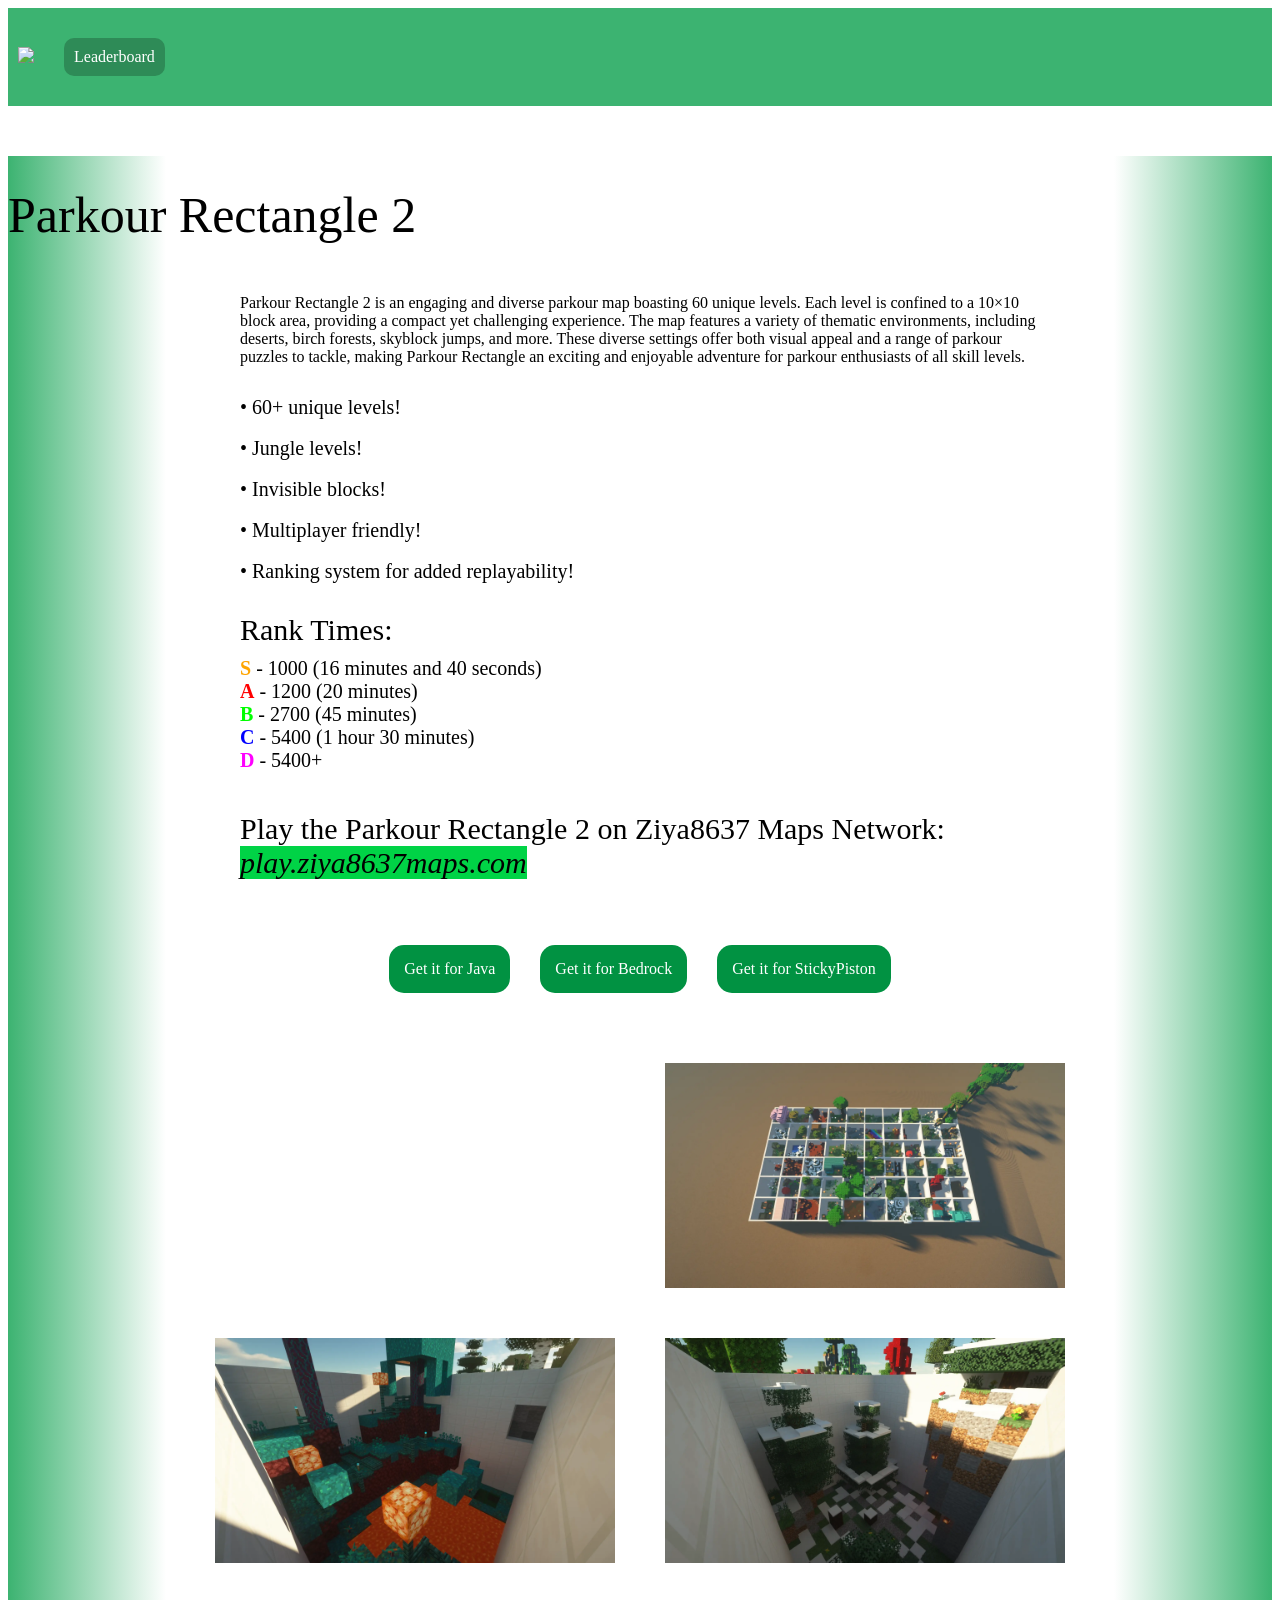
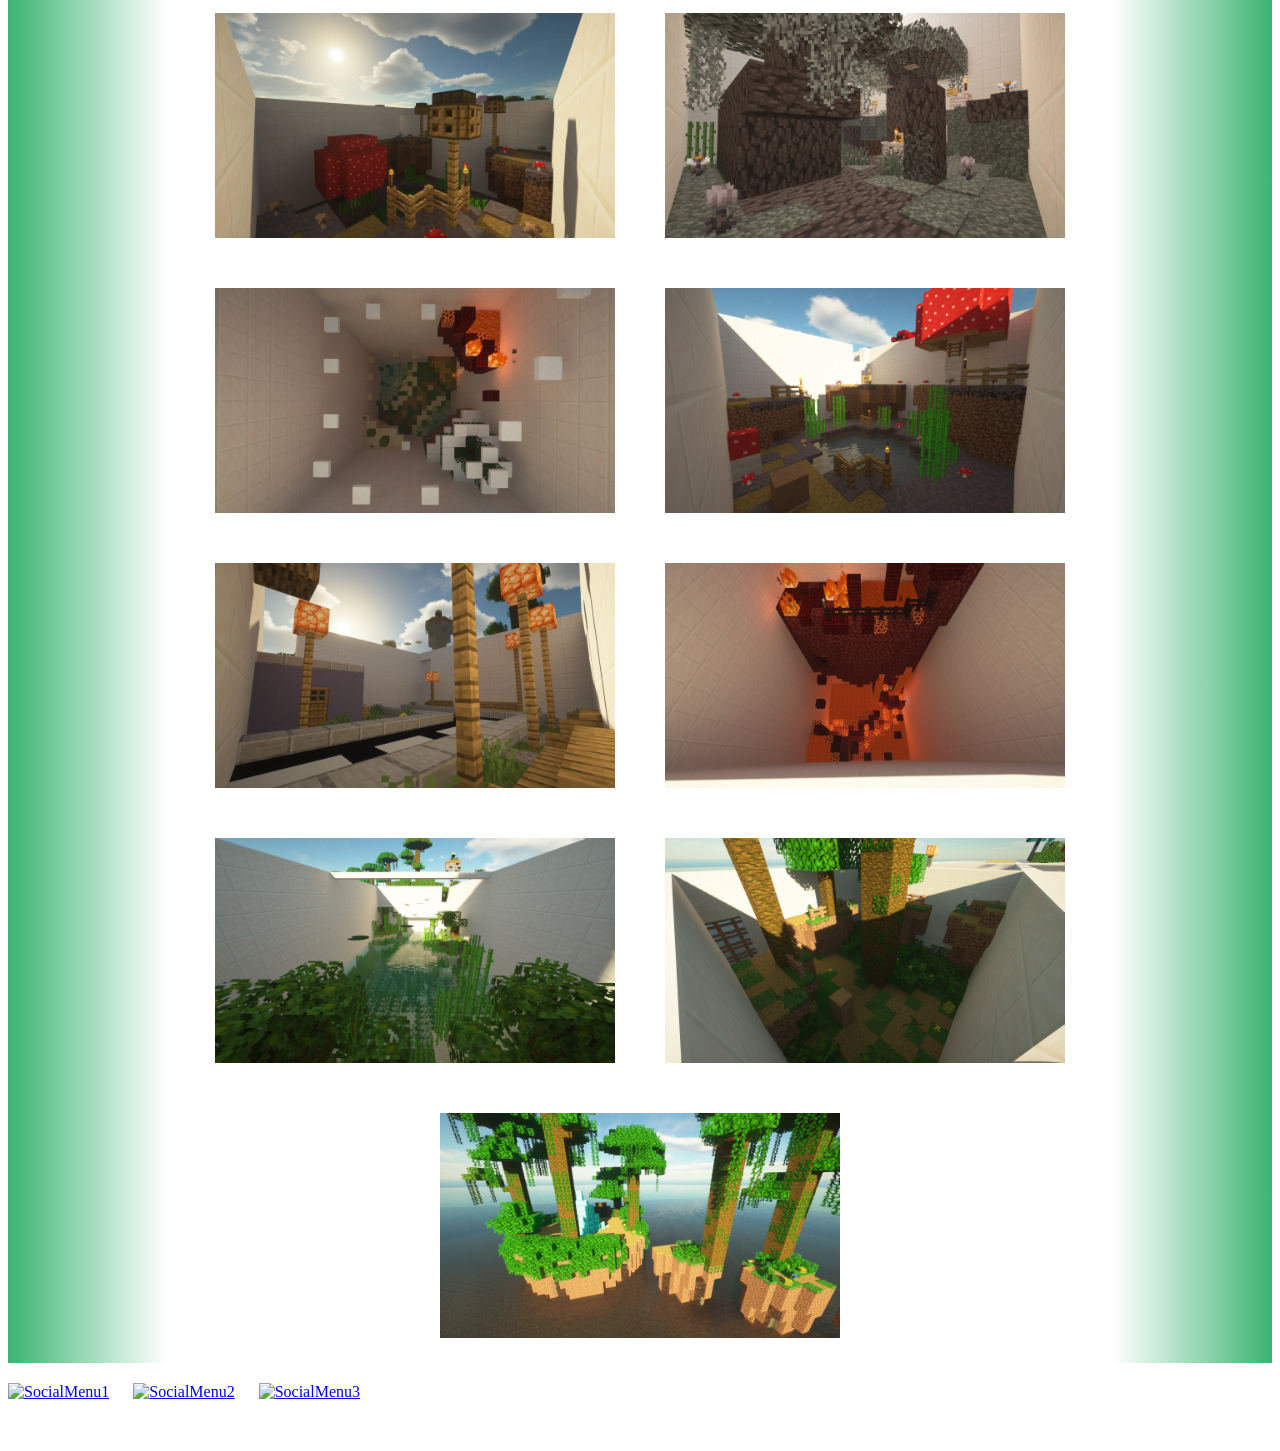
==== maps/parkour-rectangle-2/index.html @ d84f1abd "Update index.html" ====
<!DOCTYPE html>
<html>
    <head>
        <meta http-equiv="Content-Type" content="text/html" charset="UTF-8">
        <title>Parkour Rectangle 2 - Ziya8637 Maps</title>
        <link rel="apple-touch-icon" sizes="57x57" href="/media/apple-icon-57x57.png">
        <link rel="apple-touch-icon" sizes="60x60" href="/media/apple-icon-60x60.png">
        <link rel="apple-touch-icon" sizes="72x72" href="/media/apple-icon-72x72.png">
        <link rel="apple-touch-icon" sizes="76x76" href="/media/apple-icon-76x76.png">
        <link rel="apple-touch-icon" sizes="114x114" href="/media/apple-icon-114x114.png">
        <link rel="apple-touch-icon" sizes="120x120" href="/media/apple-icon-120x120.png">
        <link rel="apple-touch-icon" sizes="144x144" href="/media/apple-icon-144x144.png">
        <link rel="apple-touch-icon" sizes="152x152" href="/media/apple-icon-152x152.png">
        <link rel="apple-touch-icon" sizes="180x180" href="/media/apple-icon-180x180.png">
        <link rel="icon" type="image/png" sizes="192x192"  href="/media/android-icon-192x192.png">
        <link rel="icon" type="image/png" sizes="32x32" href="/media/favicon-32x32.png">
        <link rel="icon" type="image/png" sizes="96x96" href="/media/favicon-96x96.png">
        <link rel="icon" type="image/png" sizes="16x16" href="/media/favicon-16x16.png">
        <link rel="manifest" href="/media/manifest.json">
        <meta name="msapplication-TileColor" content="#ffffff">
        <meta name="msapplication-TileImage" content="/media/ms-icon-144x144.png">
        <meta name="theme-color" content="#ffffff">
        <link href="/maps/parkour-rectangle/style.css" type="text/css" rel="stylesheet">
        <link href="/navbar.css" type="text/css" rel="stylesheet">
        <link href="/background.css" type="text/css" rel="stylesheet">
        <meta name="keywords" content="parkour, rectangle, parkour rectangle, parkour rectangle minecraft, minecraft, minecraft maps, maps, ziya8637, ziya8637 maps, parkour, parkour maps, minecraft parkour maps, parkour spiral, hielke maps, spiral parkour, spiral, hielke, rectangle parkour, parkour rectangle map, 60 levels, parkour paradise, paradise parkour, paradise, levels, 60, minecraft parkour, parkour rectangle bedrock, rectangle parkour bedrock, parkour bedrock, bedrock, parkour rectangle 2, parkour rectangle 2 map, parkour rectangle 2 minecraft, parkour rectangle 2 bedrock">
        <meta name="description" content="Parkour Rectangle 2 is an engaging and diverse parkour map boasting 60 unique levels. Each level occupies an area of 15 by 15 blocks, which ensures patience. There are 60 different levels on the map. including jungle, village and more.">
    </head>
    <body>
        <header>
        <a href="/"><img src="/media/icon.png" id="ziya8637logo" style="height: 80px;"></a>
        <div class="header_buttons">
        <a style="font-family: Impact, fantasy" href="https://www.speedrun.com/mcm_ziya8637_maps" class="leaderboard">Leaderboard</a>
    </div>
    </header>
    <div class="content">
                                                                                                                                                                                                                                                                                                            <p class="title">Parkour Rectangle 2</p>
                                                                                                                                                                                                                                                                                                            <p class="description">Parkour Rectangle 2 is an engaging and diverse parkour map boasting 60 unique levels. 
                                                                                                                                                                                                                                                                                                               Each level is confined to a 10×10 block area, providing a compact yet challenging experience. 
                                                                                                                                                                                                                                                                                                               The map features a variety of thematic environments, including deserts, birch forests, skyblock jumps, and more. 
                                                                                                                                                                                                                                                                                                               These diverse settings offer both visual appeal and a range of parkour puzzles to tackle, 
                                                                                                                                                                                                                                                                                                               making Parkour Rectangle an exciting and enjoyable adventure for parkour enthusiasts of all skill levels.</p>
                                                                                                                                                                                                                                                                                                            
                                                                                                                                                                                                                                                                                                            

                                                                                                                                                                                                                                                                                                            <p class="features">• 60+ unique levels!</p><br>
                                                                                                                                                                                                                                                                                                            <p class="features">• Jungle levels!</p><br>
                                                                                                                                                                                                                                                                                                            <p class="features">• Invisible blocks!</p><br>
                                                                                                                                                                                                                                                                                                            <p class="features">• Multiplayer friendly!</p><br>
                                                                                                                                                                                                                                                                                                            <p class="features">• Ranking system for added replayability!</p>
                                                                                                                                                                                                                                                                                                                
                                                                                                                                                                                                                                                                                                            

                                                                                                                                                                                                                                                                                                            <p class="rank_times">Rank Times:</p>
                                                                                                                                                                                                                                                                                                            <div class="ranks">
                                                                                                                                                                                                                                                                                                            <span style="padding-bottom: 20px;"><b style="color: orange;">S</b> - 1000 (16 minutes and 40 seconds)</span><br>
                                                                                                                                                                                                                                                                                                            <span style="padding-bottom: 20px;"><b style="color: red;">A</b> - 1200 (20 minutes)</span><br>
                                                                                                                                                                                                                                                                                                            <span style="padding-bottom: 20px;"><b style="color: lime;">B</b> - 2700 (45 minutes)</span><br>
                                                                                                                                                                                                                                                                                                            <span style="padding-bottom: 20px;"><b style="color: blue;">C</b> - 5400 (1 hour 30 minutes)</span><br>
                                                                                                                                                                                                                                                                                                            <span style="padding-bottom: 20px;"><b style="color: magenta;">D</b> - 5400+</span>

                                                                                                                                                                                                                                                                                                            <p class="server_description">Play the Parkour Rectangle 2 on Ziya8637 Maps Network: <br><span style="background-color: #00d346;"><i>play.ziya8637maps.com</i></span></p>

                                                                                                                                                                                                                                                                                                        </div>
                                                                                                                                                                                                                                                                                                        <div class="button_bar">
                                                                                                                                                                                                                                                                                                            <a href="/maps/parkour-rectangle-2/Parkour Rectangle 2.zip" style="margin: 15px !important;" download="Parkour Rectangle 2.zip" class="Buttons1">Get it for Java</a>
                                                                                                                                                                                                                                                                                                            <a href="/maps/parkour-rectangle-2/Parkour Rectangle 2.mctemplate" style="margin: 15px !important;" download="Parkour Rectangle 2.mctemplate" class="Buttons1">Get it for Bedrock</a>
                                                                                                                                                                                                                                                                                                            <a href="https://trial.stickypiston.co/map/parkourrectangle2" style="margin: 15px !important;" class="Buttons1">Get it for StickyPiston</a>
                                                                                                                                                                                                                                                                                                        </div>
                                                                                                                                                                                                                                                                                                        <div class="screenshots">
                                                                                                                                                                                                                                                                                                            <iframe class="video" width="400" height="225" src="https://www.youtube.com/embed/D0r--3UDDXs?si=hbXlawYvVOeUunK_" title="YouTube video player" frameborder="0" allow="accelerometer; autoplay; clipboard-write; encrypted-media; gyroscope; picture-in-picture; web-share" referrerpolicy="strict-origin-when-cross-origin" allowfullscreen></iframe>
                                                                                                                                                                                                                                                                                                            <img class="image" height="225" width="400" src="/maps/parkour-rectangle-2/screenshot_1.webp" alt="Screenshot1">
                                                                                                                                                                                                                                                                                                            <img class="image" height="225" width="400" src="/maps/parkour-rectangle-2/screenshot_2.webp" alt="Screenshot2">
                                                                                                                                                                                                                                                                                                            <img class="image" height="225" width="400" src="/maps/parkour-rectangle-2/screenshot_3.webp" alt="Screenshot3">
                                                                                                                                                                                                                                                                                                            <img class="image" height="225" width="400" src="/maps/parkour-rectangle-2/screenshot_4.webp" alt="Screenshot4">
                                                                                                                                                                                                                                                                                                            <img class="image" height="225" width="400" src="/maps/parkour-rectangle-2/screenshot_5.webp" alt="Screenshot5">
                                                                                                                                                                                                                                                                                                            <img class="image" height="225" width="400" src="/maps/parkour-rectangle-2/screenshot_6.webp" alt="Screenshot6">
                                                                                                                                                                                                                                                                                                            <img class="image" height="225" width="400" src="/maps/parkour-rectangle-2/screenshot_7.webp" alt="Screenshot7">
                                                                                                                                                                                                                                                                                                            <img class="image" height="225" width="400" src="/maps/parkour-rectangle-2/screenshot_8.webp" alt="Screenshot8">
                                                                                                                                                                                                                                                                                                            <img class="image" height="225" width="400" src="/maps/parkour-rectangle-2/screenshot_9.webp" alt="Screenshot9">
                                                                                                                                                                                                                                                                                                            <img class="image" height="225" width="400" src="/maps/parkour-rectangle-2/screenshot_10.webp" alt="Screenshot10">
                                                                                                                                                                                                                                                                                                            <img class="image" height="225" width="400" src="/maps/parkour-rectangle-2/screenshot_11.webp" alt="Screenshot11">
                                                                                                                                                                                                                                                                                                            <img class="image" height="225" width="400" src="/maps/parkour-rectangle-2/screenshot_12.webp" alt="Screenshot12">
                                                                                                                                                                                                                                                                                                        </div>
    </div>
        <a href="https://discord.gg/w9RKN8dgG6"><img src="/media/discord.png" alt="SocialMenu1" id="jh7j41kp40etG8JeJOwv0w" style="width: 50px; padding-top: 20px; margin-right: 20px; transition: .3s;"></a>
        <a href="https://www.youtube.com/channel/UCKezG10jCcsf5GsftwcPJMw"><img src="/media/youtube.png" id="jh7j41kp40etG8JeJOwv0w" alt="SocialMenu2" style="width: 50px; padding-top: 20px; margin-right: 20px; transition: .3s;"></a>
        <a href="https://t.me/TimurCraft"><img src="/media/telegram.png" alt="SocialMenu3" id="jh7j41kp40etG8JeJOwv0w"style="width: 50px; padding-top: 20px; transition: .3s;"></a>
        <p class="end">Ziya8637 Maps © 2025 | All rights reserved.</p>
    </body>
</html>
---- maps/parkour-rectangle/style.css ----
.content {
    background-color: white;
    background-image: linear-gradient(to right, #3CB371, white, white, white, white, white, white, white, #3CB371);
}
.title {
    font-size: 50px;
    padding-top: 30px;
    font-family: Impact, fantasy;
}
.description {
    max-width: 800px;
    margin: auto;
    display: block;
    text-align: left;
    font-family: Impact, fantasy;
    padding-bottom: 30px;
}
.rank_times {
    max-width: 800px;
    margin: auto;
    display: block;
    text-align: left;
    font-family: Impact, fantasy;
    padding-top: 30px;
    padding-bottom: 10px;
    font-size: 30px;
}
.ranks {
    max-width: 800px;
    margin: auto;
    display: block;
    text-align: left;
    font-family: Impact, fantasy;
    font-size: 20px;
}
.features {
    max-width: 800px;
    margin: auto;
    display: block;
    text-align: left;
    font-family: Impact, fantasy;
    font-size: 20px;
    display: flex;
}
.Buttons1 {
    font-family: Impact, fantasy;
    text-decoration: none;
    background-color: #019242;
    padding: 15px;
    border-radius: 15px;
    color: white;
}
.button_bar {
    background-image: linear-gradient(to right, #3CB371, white, white, white, white, white, white, white, #3CB371);
    background-color: white;
    padding: 30px;
    display: flex;
    justify-content: center;
    flex-wrap: wrap;
}
.Buttons1:hover {
    color: #007233;
}
.screenshots {
    display: flex;
    flex-wrap: wrap;
    justify-content: center;
    max-width: 100%;
}
.video {
    margin: 25px !important;
}
.image {
    margin: 25px !important;
}
.server_description {
    font-family: Impact, fantasy;
    max-width: 800px;
    margin: auto;
    display: block;
    text-align: left;
    padding-bottom: 20px;
    padding-top: 40px;
    font-size: 30px;
}
---- navbar.css ----
header {
    align-items: center;
    padding: 10px;
    display: flex;
    background-color: #3CB371;
}
.header_buttons {
    display: flex;
    padding: 20px;
}
.leaderboard {
    margin-left: 10px;
    padding: 10px;
    align-items: end;
    background-color: #2E8B57;
    color: white;
    text-decoration: none;
    border-radius: 10px;
    transition: .3s;
}
.leaderboard:hover {
    transform: scale(1.1);
}
#ziya8637logo {
    transition: .3s;
}
#ziya8637logo:hover {
    transform: scale(1.1);
}
#jh7j41kp40etG8JeJOwv0w:hover {
    transform: scale(1.1);
}
.end {
    font-family: Impact, fantasy;
    color: #ffffff;
}
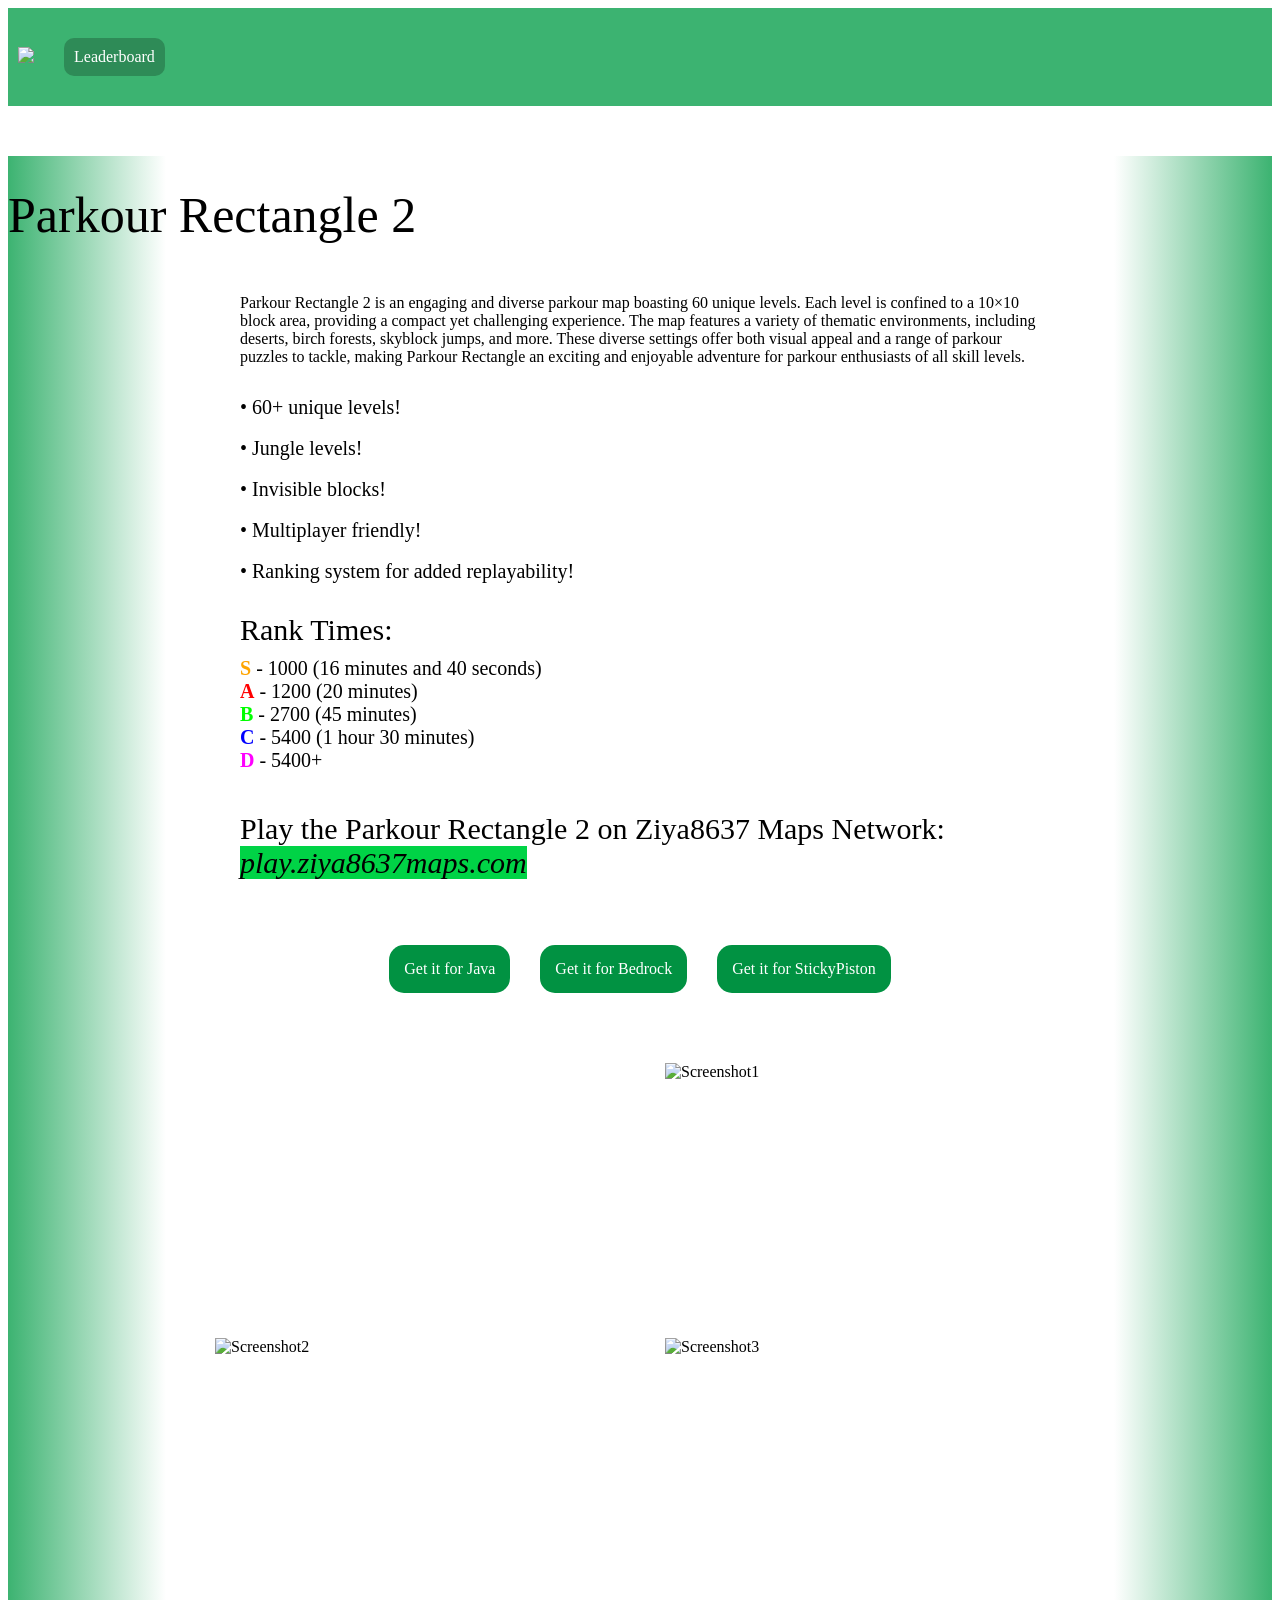
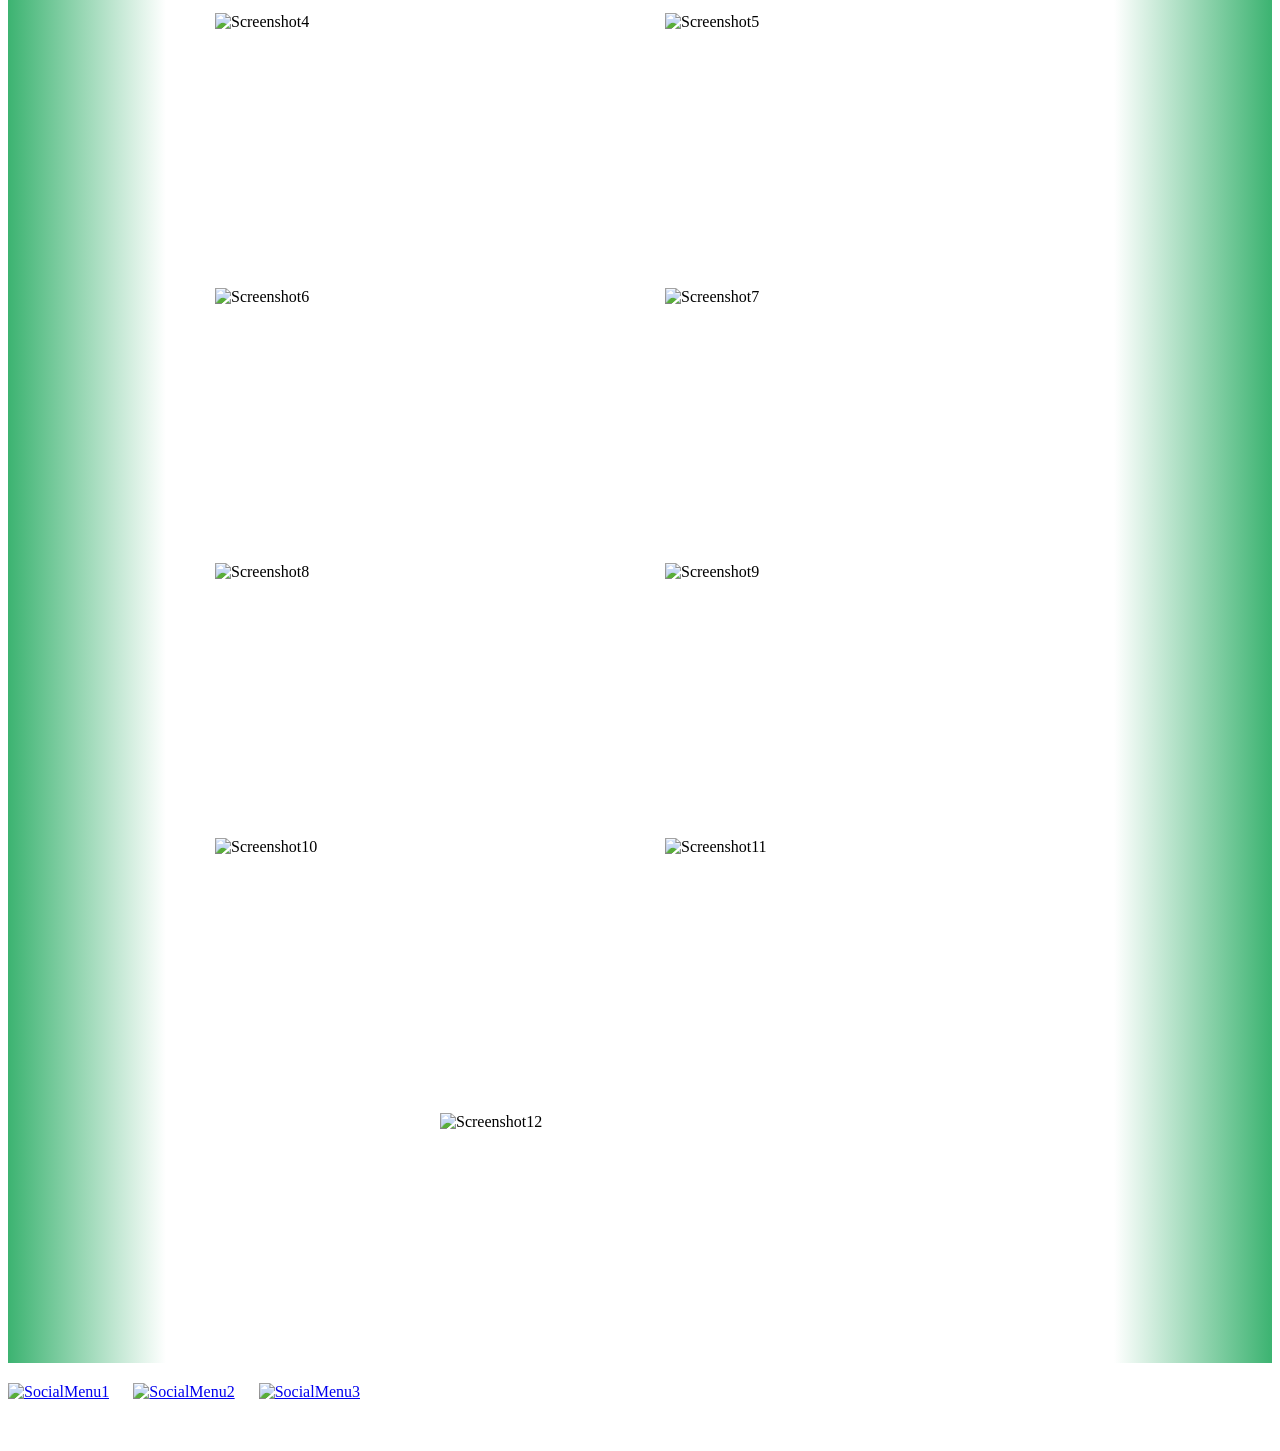
==== commit cf8aa1d8: "Update index.html" ====
--- a/maps/parkour-rectangle-2/index.html
+++ b/maps/parkour-rectangle-2/index.html
@@ -69,18 +69,18 @@
                                                                                                                                                                                                                                                                                                         </div>
                                                                                                                                                                                                                                                                                                         <div class="screenshots">
                                                                                                                                                                                                                                                                                                             <iframe class="video" width="400" height="225" src="https://www.youtube.com/embed/D0r--3UDDXs?si=hbXlawYvVOeUunK_" title="YouTube video player" frameborder="0" allow="accelerometer; autoplay; clipboard-write; encrypted-media; gyroscope; picture-in-picture; web-share" referrerpolicy="strict-origin-when-cross-origin" allowfullscreen></iframe>
-                                                                                                                                                                                                                                                                                                            <img class="image" height="225" width="400" src="/maps/parkour-rectangle-2/screenshot_1.webp" alt="Screenshot1">
-                                                                                                                                                                                                                                                                                                            <img class="image" height="225" width="400" src="/maps/parkour-rectangle-2/screenshot_2.webp" alt="Screenshot2">
-                                                                                                                                                                                                                                                                                                            <img class="image" height="225" width="400" src="/maps/parkour-rectangle-2/screenshot_3.webp" alt="Screenshot3">
-                                                                                                                                                                                                                                                                                                            <img class="image" height="225" width="400" src="/maps/parkour-rectangle-2/screenshot_4.webp" alt="Screenshot4">
-                                                                                                                                                                                                                                                                                                            <img class="image" height="225" width="400" src="/maps/parkour-rectangle-2/screenshot_5.webp" alt="Screenshot5">
-                                                                                                                                                                                                                                                                                                            <img class="image" height="225" width="400" src="/maps/parkour-rectangle-2/screenshot_6.webp" alt="Screenshot6">
-                                                                                                                                                                                                                                                                                                            <img class="image" height="225" width="400" src="/maps/parkour-rectangle-2/screenshot_7.webp" alt="Screenshot7">
-                                                                                                                                                                                                                                                                                                            <img class="image" height="225" width="400" src="/maps/parkour-rectangle-2/screenshot_8.webp" alt="Screenshot8">
-                                                                                                                                                                                                                                                                                                            <img class="image" height="225" width="400" src="/maps/parkour-rectangle-2/screenshot_9.webp" alt="Screenshot9">
-                                                                                                                                                                                                                                                                                                            <img class="image" height="225" width="400" src="/maps/parkour-rectangle-2/screenshot_10.webp" alt="Screenshot10">
-                                                                                                                                                                                                                                                                                                            <img class="image" height="225" width="400" src="/maps/parkour-rectangle-2/screenshot_11.webp" alt="Screenshot11">
-                                                                                                                                                                                                                                                                                                            <img class="image" height="225" width="400" src="/maps/parkour-rectangle-2/screenshot_12.webp" alt="Screenshot12">
+                                                                                                                                                                                                                                                                                                            <img class="image" height="225" width="400" src="https://static.planetminecraft.com/files/image/minecraft/project/2025/947/18828970_l.webp" alt="Screenshot1">
+                                                                                                                                                                                                                                                                                                            <img class="image" height="225" width="400" src="https://static.planetminecraft.com/files/image/minecraft/project/2025/947/18828971_l.webp" alt="Screenshot2">
+                                                                                                                                                                                                                                                                                                            <img class="image" height="225" width="400" src="https://static.planetminecraft.com/files/image/minecraft/project/2025/947/18828972_l.webp" alt="Screenshot3">
+                                                                                                                                                                                                                                                                                                            <img class="image" height="225" width="400" src="https://static.planetminecraft.com/files/image/minecraft/project/2025/947/18828973_l.webp" alt="Screenshot4">
+                                                                                                                                                                                                                                                                                                            <img class="image" height="225" width="400" src="https://static.planetminecraft.com/files/image/minecraft/project/2025/947/18828974_l.webp" alt="Screenshot5">
+                                                                                                                                                                                                                                                                                                            <img class="image" height="225" width="400" src="https://static.planetminecraft.com/files/image/minecraft/project/2025/947/18828975_l.webp" alt="Screenshot6">
+                                                                                                                                                                                                                                                                                                            <img class="image" height="225" width="400" src="https://static.planetminecraft.com/files/image/minecraft/project/2025/947/18828976_l.webp" alt="Screenshot7">
+                                                                                                                                                                                                                                                                                                            <img class="image" height="225" width="400" src="https://static.planetminecraft.com/files/image/minecraft/project/2025/947/18828977_l.webp" alt="Screenshot8">
+                                                                                                                                                                                                                                                                                                            <img class="image" height="225" width="400" src="https://static.planetminecraft.com/files/image/minecraft/project/2025/947/18828978_l.webp" alt="Screenshot9">
+                                                                                                                                                                                                                                                                                                            <img class="image" height="225" width="400" src="https://static.planetminecraft.com/files/image/minecraft/project/2025/947/18828979_l.webp" alt="Screenshot10">
+                                                                                                                                                                                                                                                                                                            <img class="image" height="225" width="400" src="https://static.planetminecraft.com/files/image/minecraft/project/2025/947/18828980_l.webp" alt="Screenshot11">
+                                                                                                                                                                                                                                                                                                            <img class="image" height="225" width="400" src="https://static.planetminecraft.com/files/image/minecraft/project/2025/947/18828981_l.webp" alt="Screenshot12">
                                                                                                                                                                                                                                                                                                         </div>
     </div>
         <a href="https://discord.gg/w9RKN8dgG6"><img src="/media/discord.png" alt="SocialMenu1" id="jh7j41kp40etG8JeJOwv0w" style="width: 50px; padding-top: 20px; margin-right: 20px; transition: .3s;"></a>
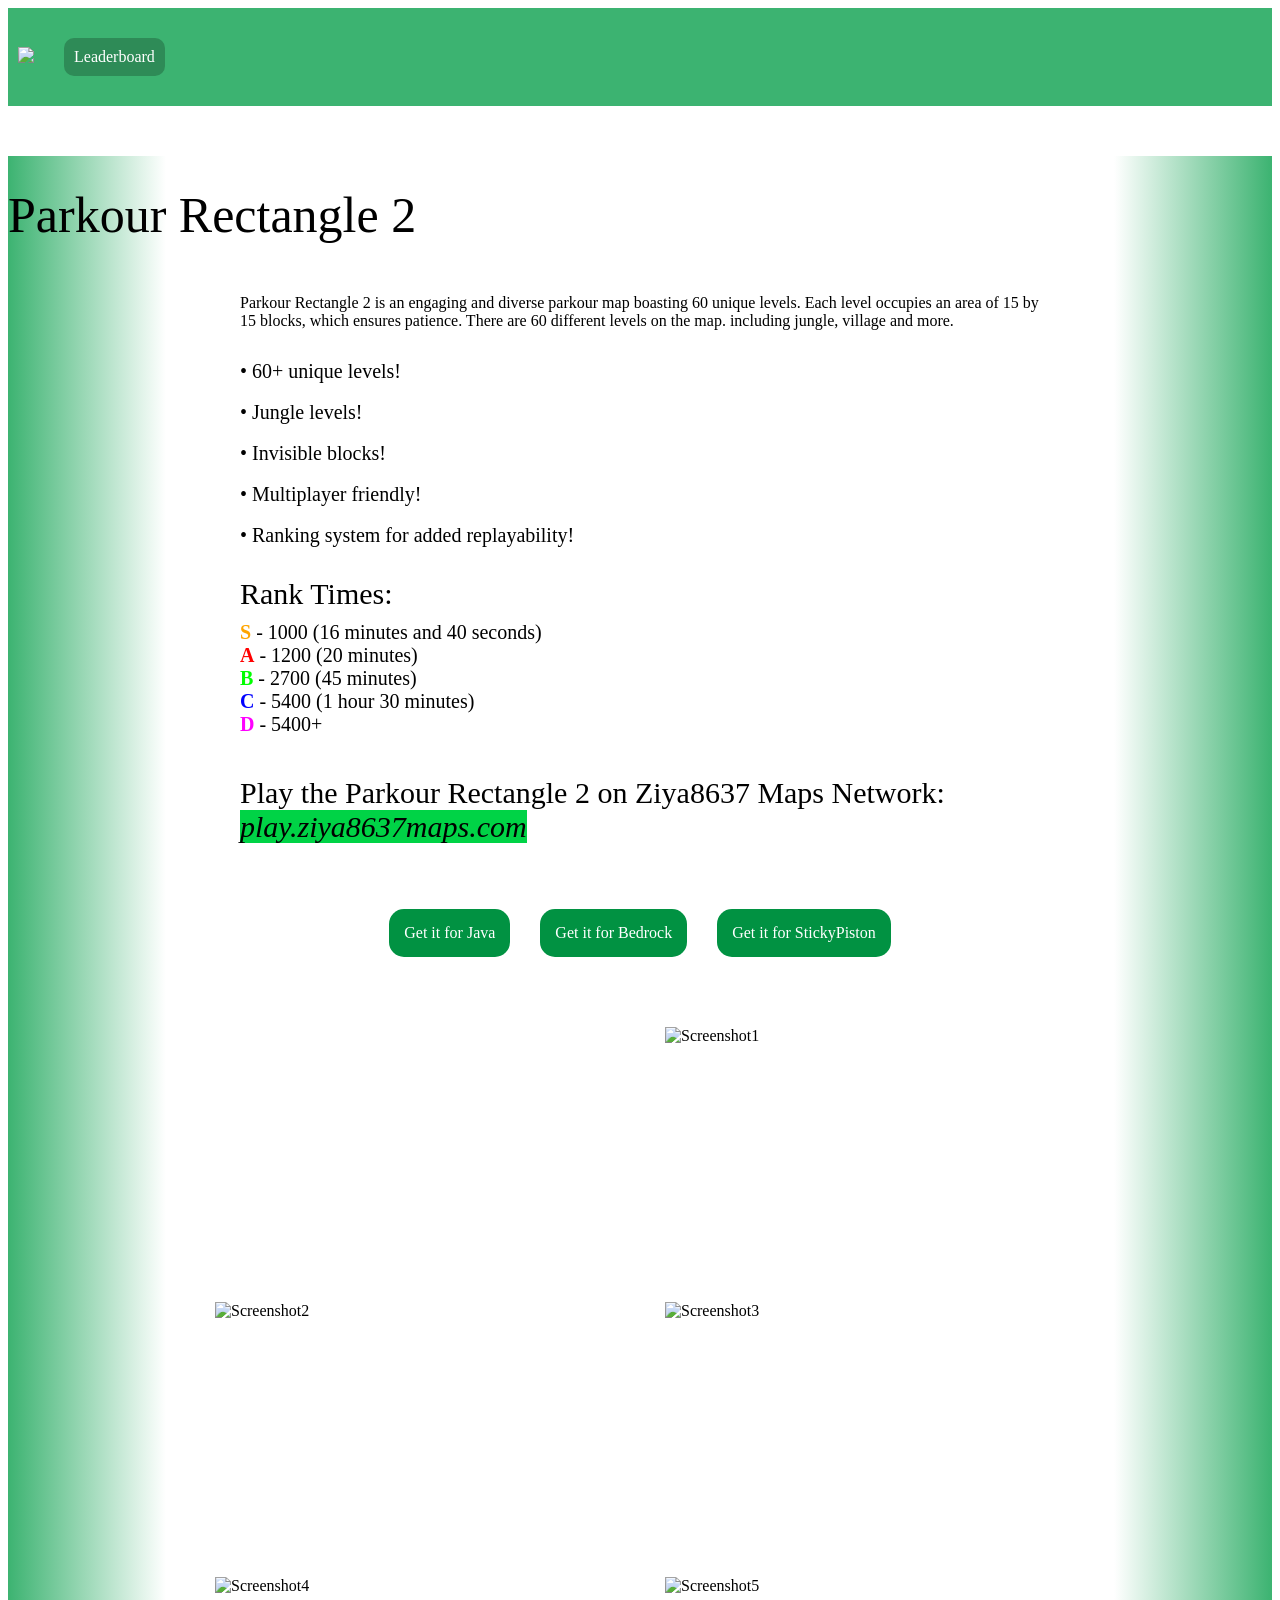
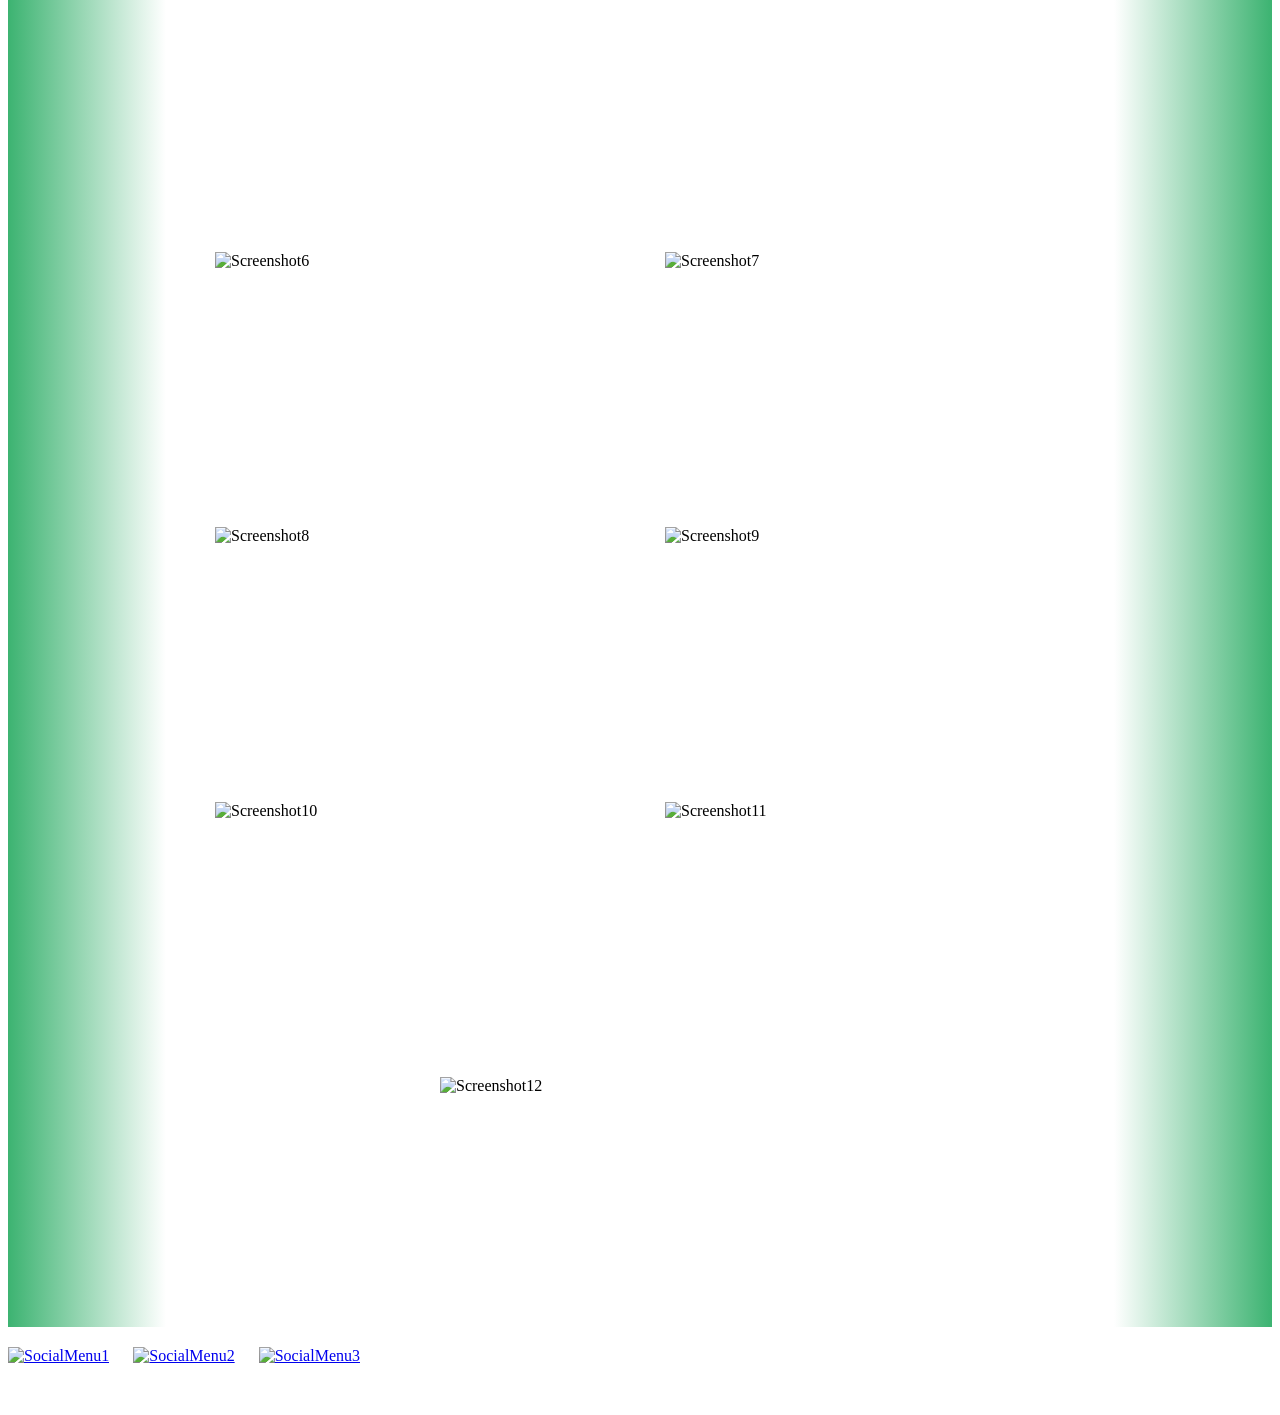
==== commit 5734a978: "Update index.html" ====
--- a/maps/parkour-rectangle-2/index.html
+++ b/maps/parkour-rectangle-2/index.html
@@ -36,10 +36,8 @@
     <div class="content">
                                                                                                                                                                                                                                                                                                             <p class="title">Parkour Rectangle 2</p>
                                                                                                                                                                                                                                                                                                             <p class="description">Parkour Rectangle 2 is an engaging and diverse parkour map boasting 60 unique levels. 
-                                                                                                                                                                                                                                                                                                               Each level is confined to a 10×10 block area, providing a compact yet challenging experience. 
-                                                                                                                                                                                                                                                                                                               The map features a variety of thematic environments, including deserts, birch forests, skyblock jumps, and more. 
-                                                                                                                                                                                                                                                                                                               These diverse settings offer both visual appeal and a range of parkour puzzles to tackle, 
-                                                                                                                                                                                                                                                                                                               making Parkour Rectangle an exciting and enjoyable adventure for parkour enthusiasts of all skill levels.</p>
+                                                                                                                                                                                                                                                                                                               Each level occupies an area of 15 by 15 blocks, which ensures patience.
+                                                                                                                                                                                                                                                                                                               There are 60 different levels on the map. including jungle, village and more.</p>
                                                                                                                                                                                                                                                                                                             
                                                                                                                                                                                                                                                                                                             
 
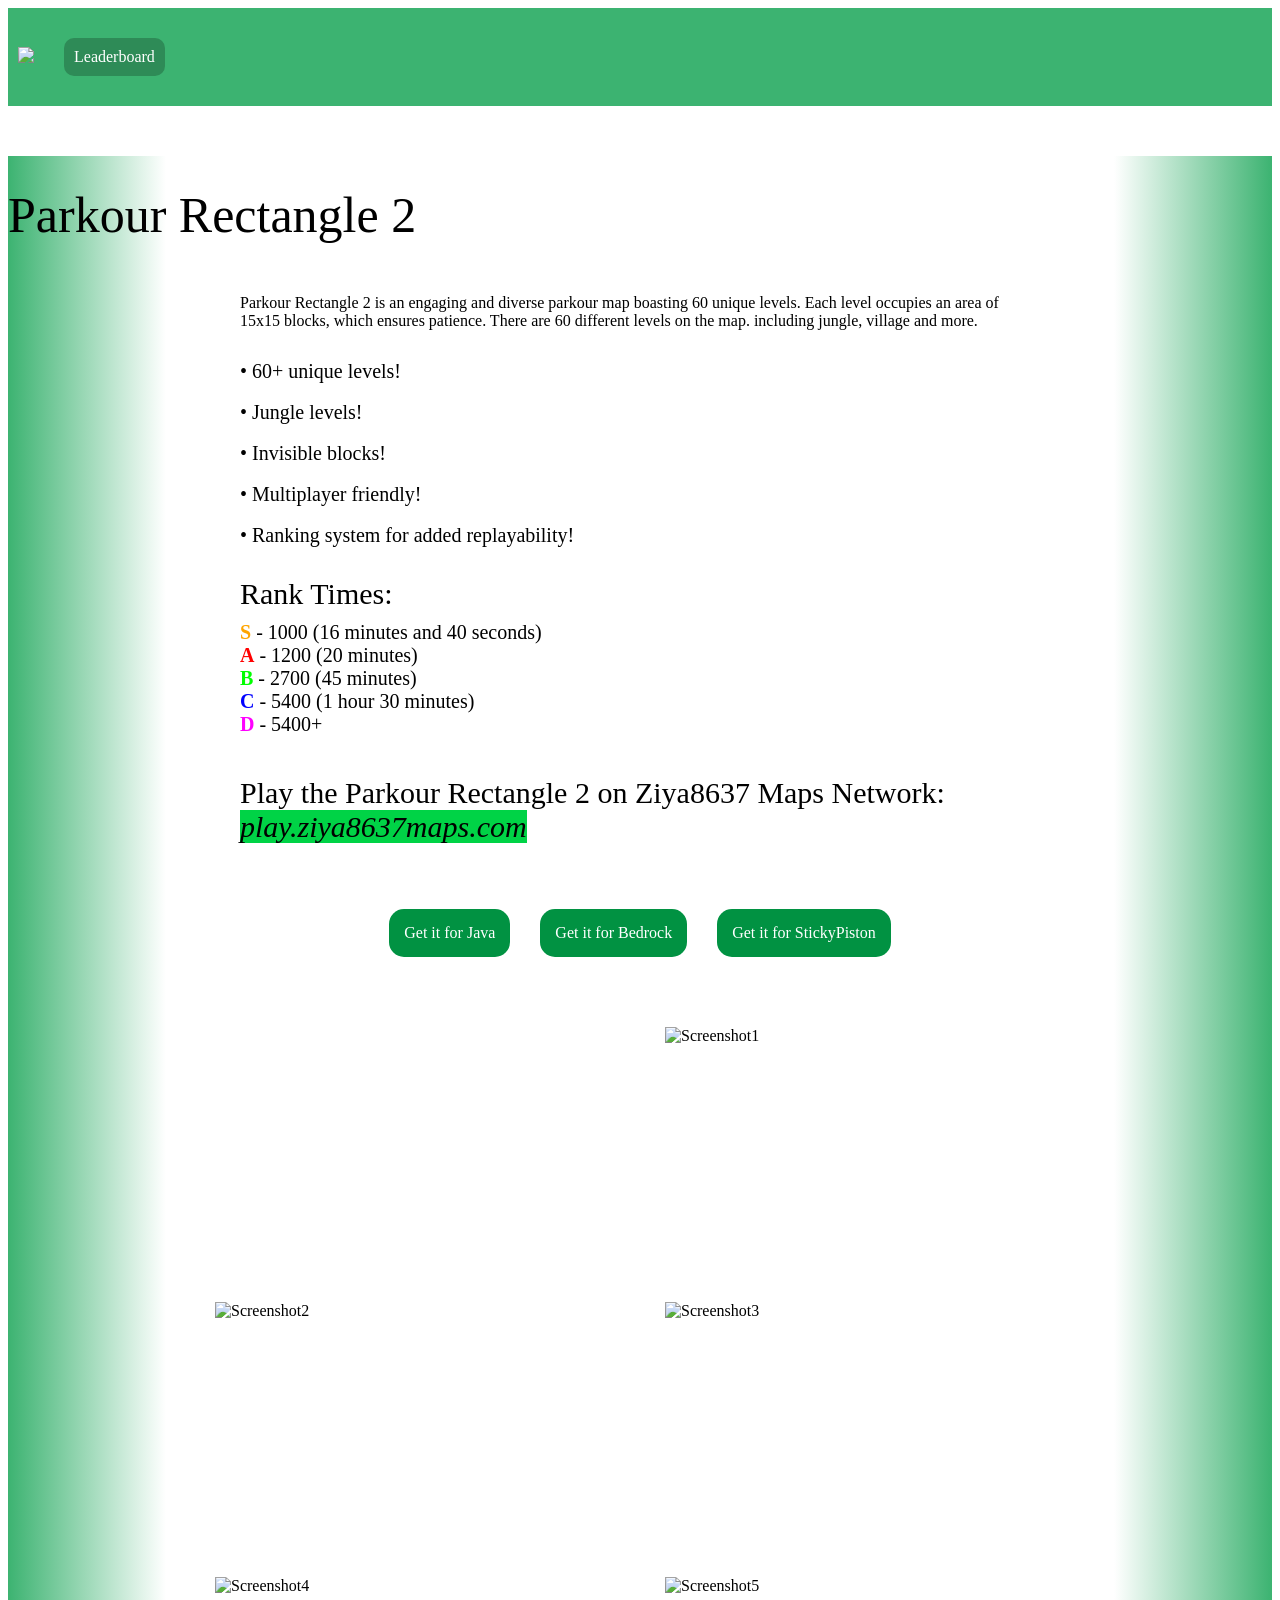
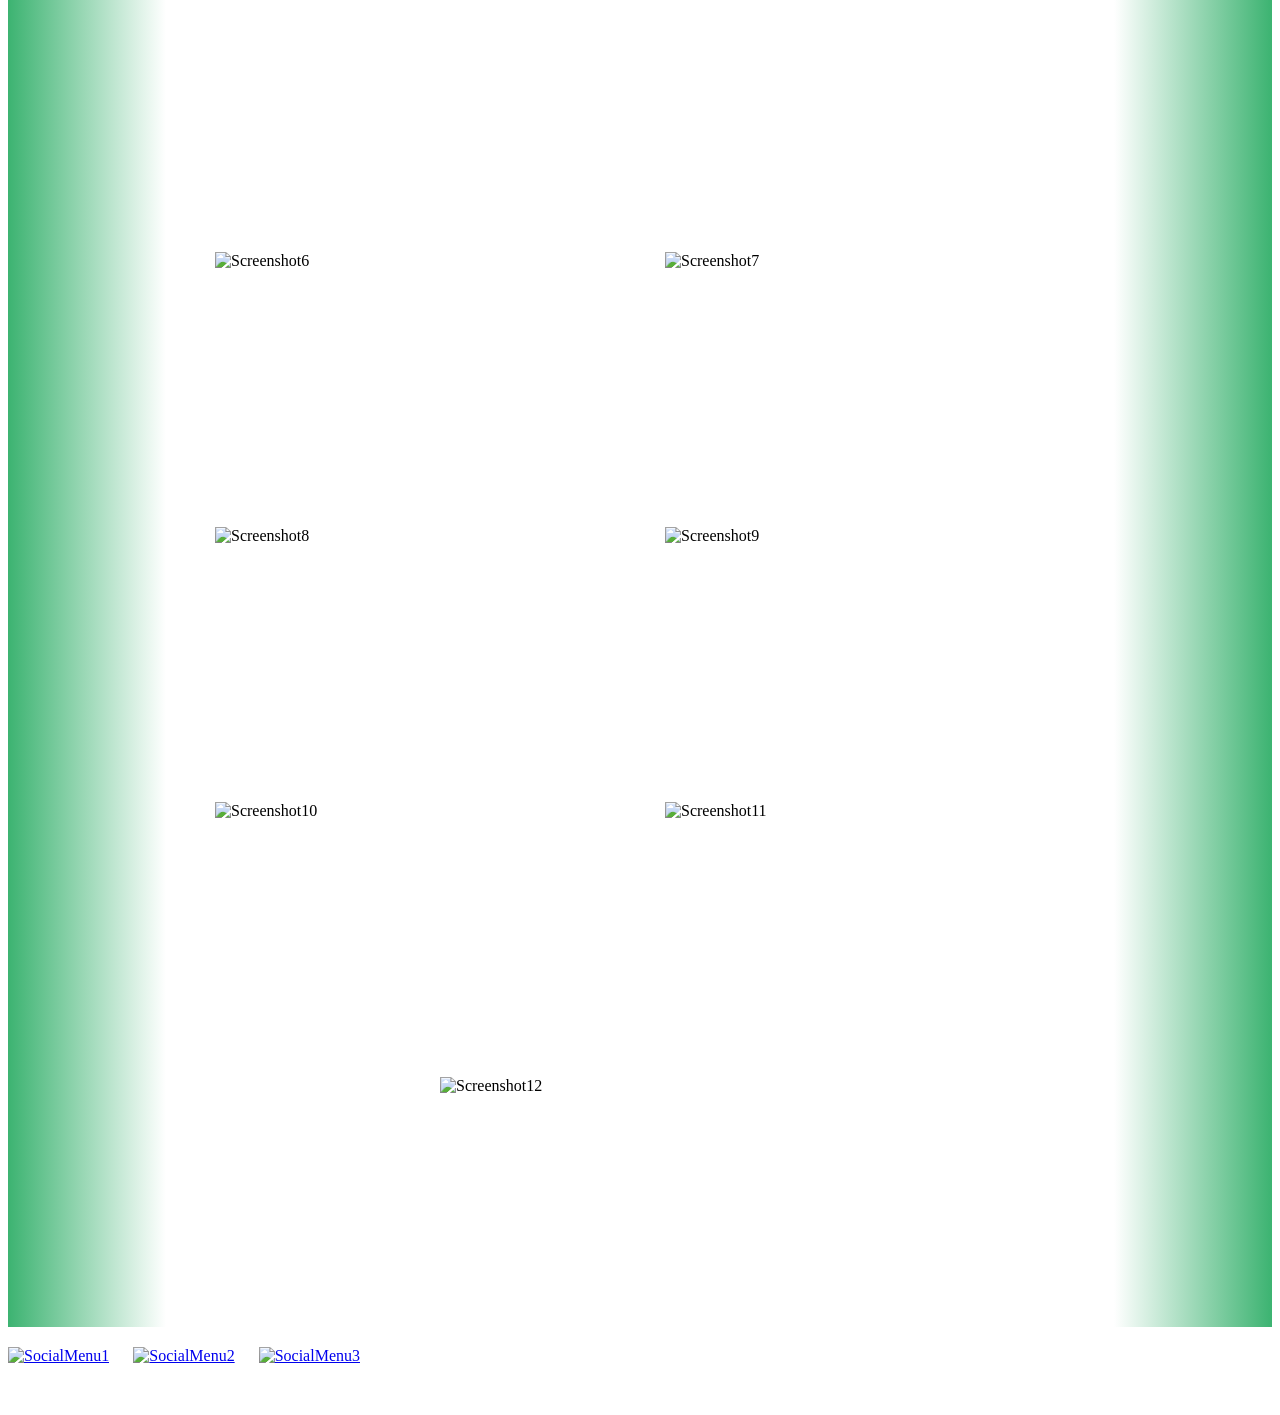
==== commit b191b896: "Update index.html" ====
--- a/maps/parkour-rectangle-2/index.html
+++ b/maps/parkour-rectangle-2/index.html
@@ -24,7 +24,7 @@
         <link href="/navbar.css" type="text/css" rel="stylesheet">
         <link href="/background.css" type="text/css" rel="stylesheet">
         <meta name="keywords" content="parkour, rectangle, parkour rectangle, parkour rectangle minecraft, minecraft, minecraft maps, maps, ziya8637, ziya8637 maps, parkour, parkour maps, minecraft parkour maps, parkour spiral, hielke maps, spiral parkour, spiral, hielke, rectangle parkour, parkour rectangle map, 60 levels, parkour paradise, paradise parkour, paradise, levels, 60, minecraft parkour, parkour rectangle bedrock, rectangle parkour bedrock, parkour bedrock, bedrock, parkour rectangle 2, parkour rectangle 2 map, parkour rectangle 2 minecraft, parkour rectangle 2 bedrock">
-        <meta name="description" content="Parkour Rectangle 2 is an engaging and diverse parkour map boasting 60 unique levels. Each level occupies an area of 15 by 15 blocks, which ensures patience. There are 60 different levels on the map. including jungle, village and more.">
+        <meta name="description" content="Parkour Rectangle 2 is an engaging and diverse parkour map boasting 60 unique levels. Each level occupies an area of 15x15 blocks, which ensures patience. There are 60 different levels on the map. including jungle, village and more.">
     </head>
     <body>
         <header>
@@ -36,7 +36,7 @@
     <div class="content">
                                                                                                                                                                                                                                                                                                             <p class="title">Parkour Rectangle 2</p>
                                                                                                                                                                                                                                                                                                             <p class="description">Parkour Rectangle 2 is an engaging and diverse parkour map boasting 60 unique levels. 
-                                                                                                                                                                                                                                                                                                               Each level occupies an area of 15 by 15 blocks, which ensures patience.
+                                                                                                                                                                                                                                                                                                               Each level occupies an area of 15x15 blocks, which ensures patience.
                                                                                                                                                                                                                                                                                                                There are 60 different levels on the map. including jungle, village and more.</p>
                                                                                                                                                                                                                                                                                                             
                                                                                                                                                                                                                                                                                                             
@@ -66,7 +66,7 @@
                                                                                                                                                                                                                                                                                                             <a href="https://trial.stickypiston.co/map/parkourrectangle2" style="margin: 15px !important;" class="Buttons1">Get it for StickyPiston</a>
                                                                                                                                                                                                                                                                                                         </div>
                                                                                                                                                                                                                                                                                                         <div class="screenshots">
-                                                                                                                                                                                                                                                                                                            <iframe class="video" width="400" height="225" src="https://www.youtube.com/embed/D0r--3UDDXs?si=hbXlawYvVOeUunK_" title="YouTube video player" frameborder="0" allow="accelerometer; autoplay; clipboard-write; encrypted-media; gyroscope; picture-in-picture; web-share" referrerpolicy="strict-origin-when-cross-origin" allowfullscreen></iframe>
+                                                                                                                                                                                                                                                                                                            <iframe class="video" width="400" height="225" src="https://www.youtube.com/embed/qnbL3yFO5Do?si=zGd1QLGpol53V04m" title="YouTube video player" frameborder="0" allow="accelerometer; autoplay; clipboard-write; encrypted-media; gyroscope; picture-in-picture; web-share" referrerpolicy="strict-origin-when-cross-origin" allowfullscreen></iframe>
                                                                                                                                                                                                                                                                                                             <img class="image" height="225" width="400" src="https://static.planetminecraft.com/files/image/minecraft/project/2025/947/18828970_l.webp" alt="Screenshot1">
                                                                                                                                                                                                                                                                                                             <img class="image" height="225" width="400" src="https://static.planetminecraft.com/files/image/minecraft/project/2025/947/18828971_l.webp" alt="Screenshot2">
                                                                                                                                                                                                                                                                                                             <img class="image" height="225" width="400" src="https://static.planetminecraft.com/files/image/minecraft/project/2025/947/18828972_l.webp" alt="Screenshot3">
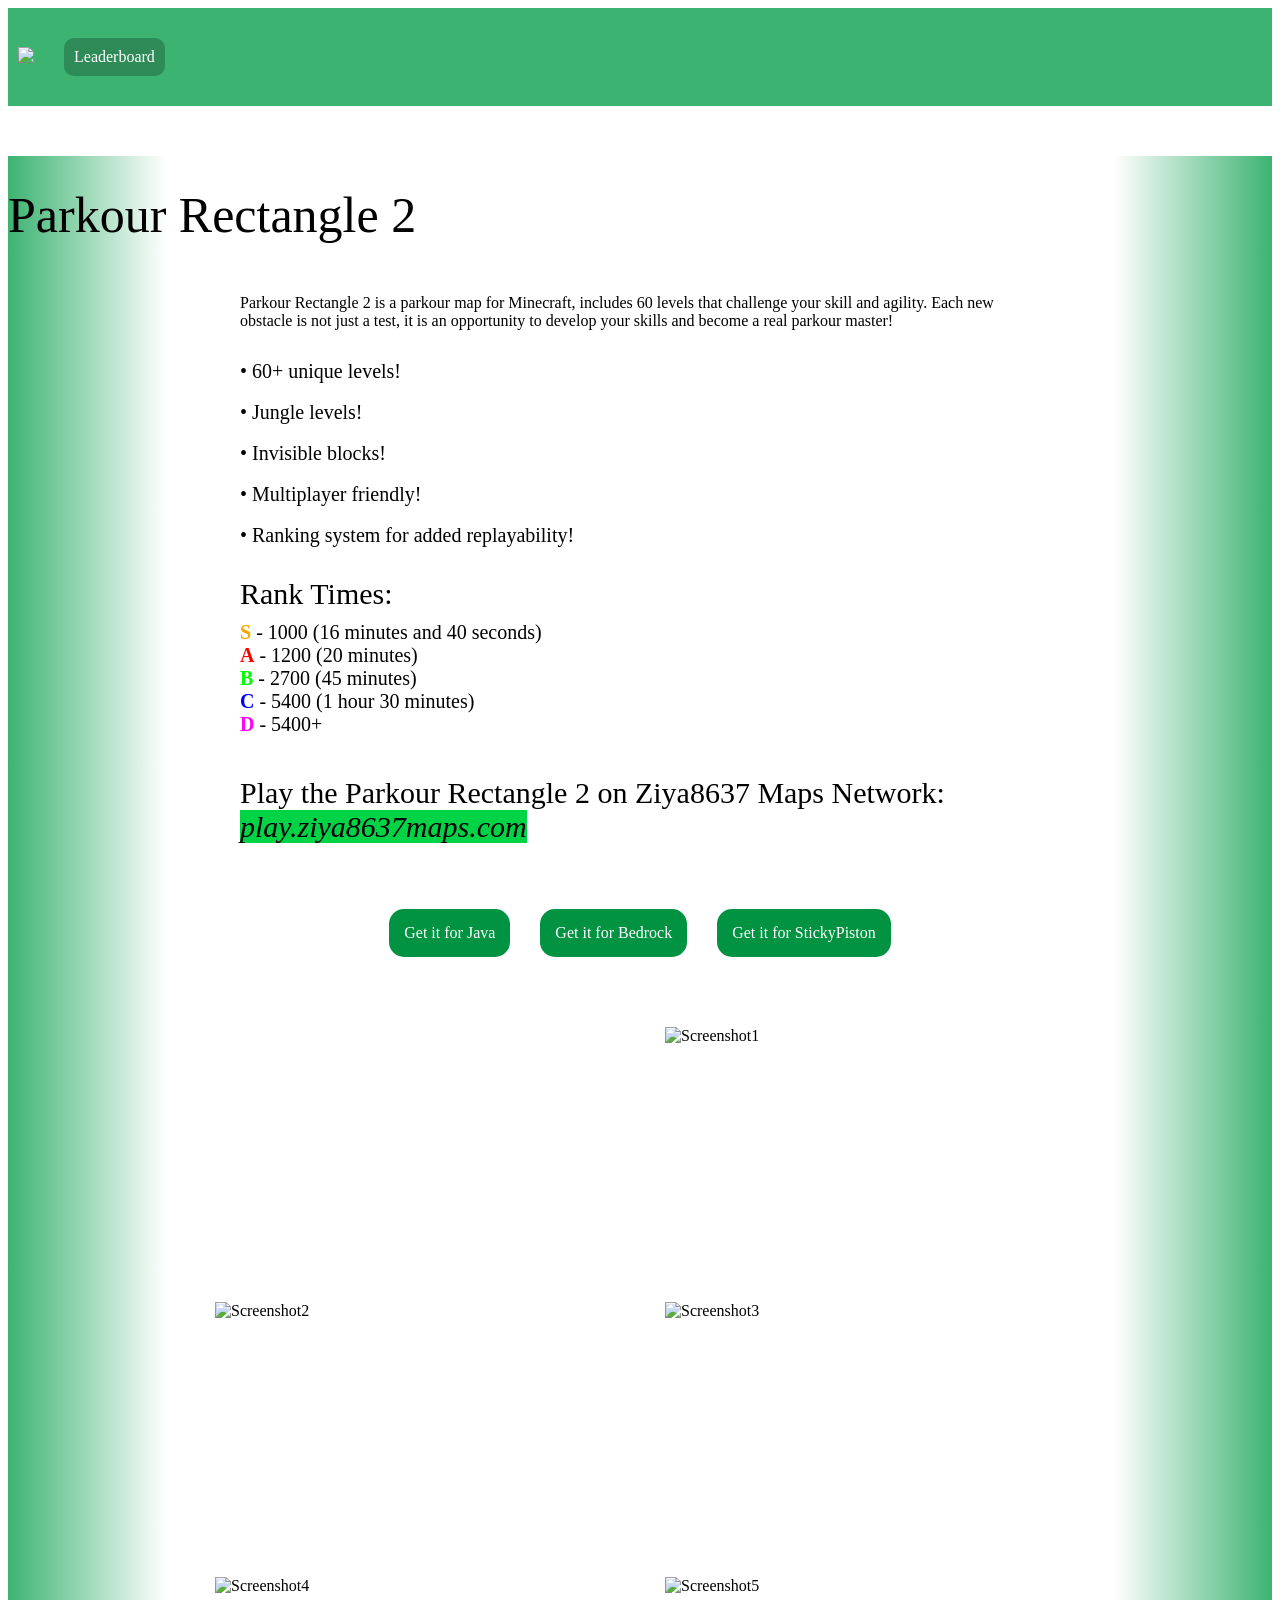
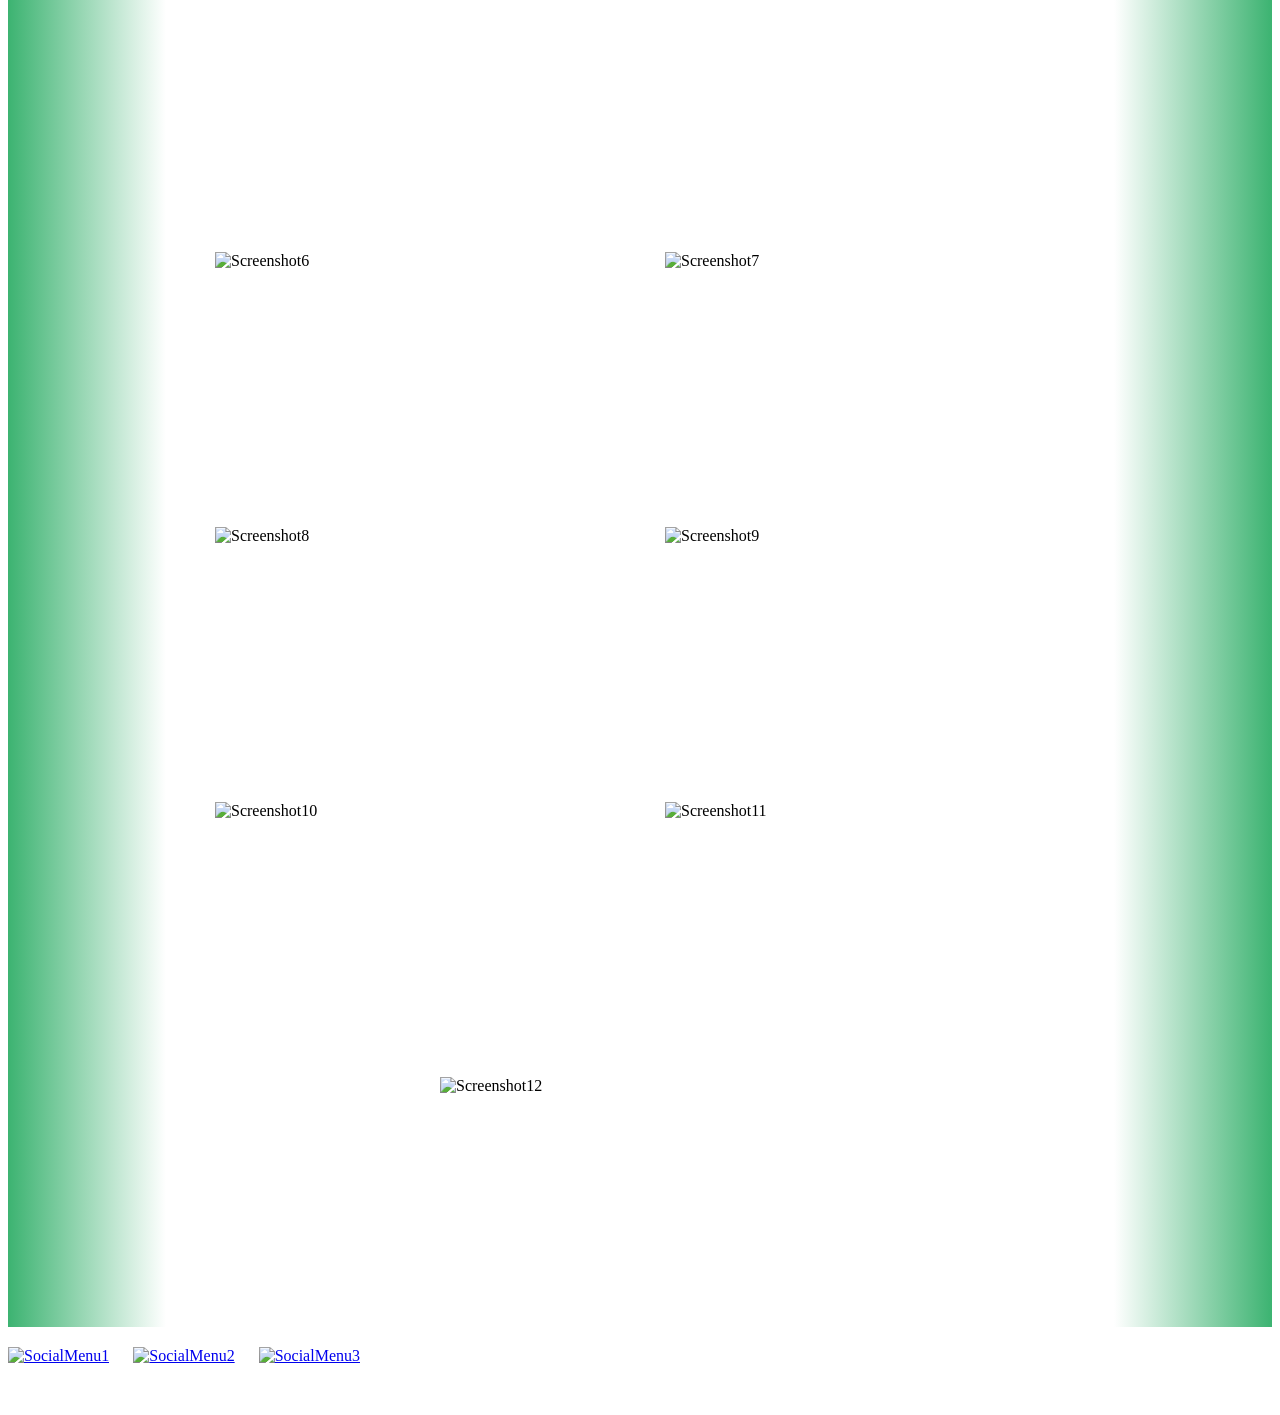
==== commit 10229416: "Update index.html" ====
--- a/maps/parkour-rectangle-2/index.html
+++ b/maps/parkour-rectangle-2/index.html
@@ -24,7 +24,7 @@
         <link href="/navbar.css" type="text/css" rel="stylesheet">
         <link href="/background.css" type="text/css" rel="stylesheet">
         <meta name="keywords" content="parkour, rectangle, parkour rectangle, parkour rectangle minecraft, minecraft, minecraft maps, maps, ziya8637, ziya8637 maps, parkour, parkour maps, minecraft parkour maps, parkour spiral, hielke maps, spiral parkour, spiral, hielke, rectangle parkour, parkour rectangle map, 60 levels, parkour paradise, paradise parkour, paradise, levels, 60, minecraft parkour, parkour rectangle bedrock, rectangle parkour bedrock, parkour bedrock, bedrock, parkour rectangle 2, parkour rectangle 2 map, parkour rectangle 2 minecraft, parkour rectangle 2 bedrock">
-        <meta name="description" content="Parkour Rectangle 2 is an engaging and diverse parkour map boasting 60 unique levels. Each level occupies an area of 15x15 blocks, which ensures patience. There are 60 different levels on the map. including jungle, village and more.">
+        <meta name="description" content="Parkour Rectangle 2 is a parkour map for Minecraft, includes 60 levels that challenge your skill and agility. Each new obstacle is not just a test, it is an opportunity to develop your skills and become a real parkour master!">
     </head>
     <body>
         <header>
@@ -35,9 +35,10 @@
     </header>
     <div class="content">
                                                                                                                                                                                                                                                                                                             <p class="title">Parkour Rectangle 2</p>
-                                                                                                                                                                                                                                                                                                            <p class="description">Parkour Rectangle 2 is an engaging and diverse parkour map boasting 60 unique levels. 
-                                                                                                                                                                                                                                                                                                               Each level occupies an area of 15x15 blocks, which ensures patience.
-                                                                                                                                                                                                                                                                                                               There are 60 different levels on the map. including jungle, village and more.</p>
+                                                                                                                                                                                                                                                                                                            <p class="description">Parkour Rectangle 2 is a parkour map for Minecraft,
+                                                                                                                                                                                                                                                                                                                includes 60 levels that challenge your skill and agility.
+                                                                                                                                                                                                                                                                                                                Each new obstacle is not just a test, it is an opportunity to
+                                                                                                                                                                                                                                                                                                                develop your skills and become a real parkour master!</p>
                                                                                                                                                                                                                                                                                                             
                                                                                                                                                                                                                                                                                                             
 
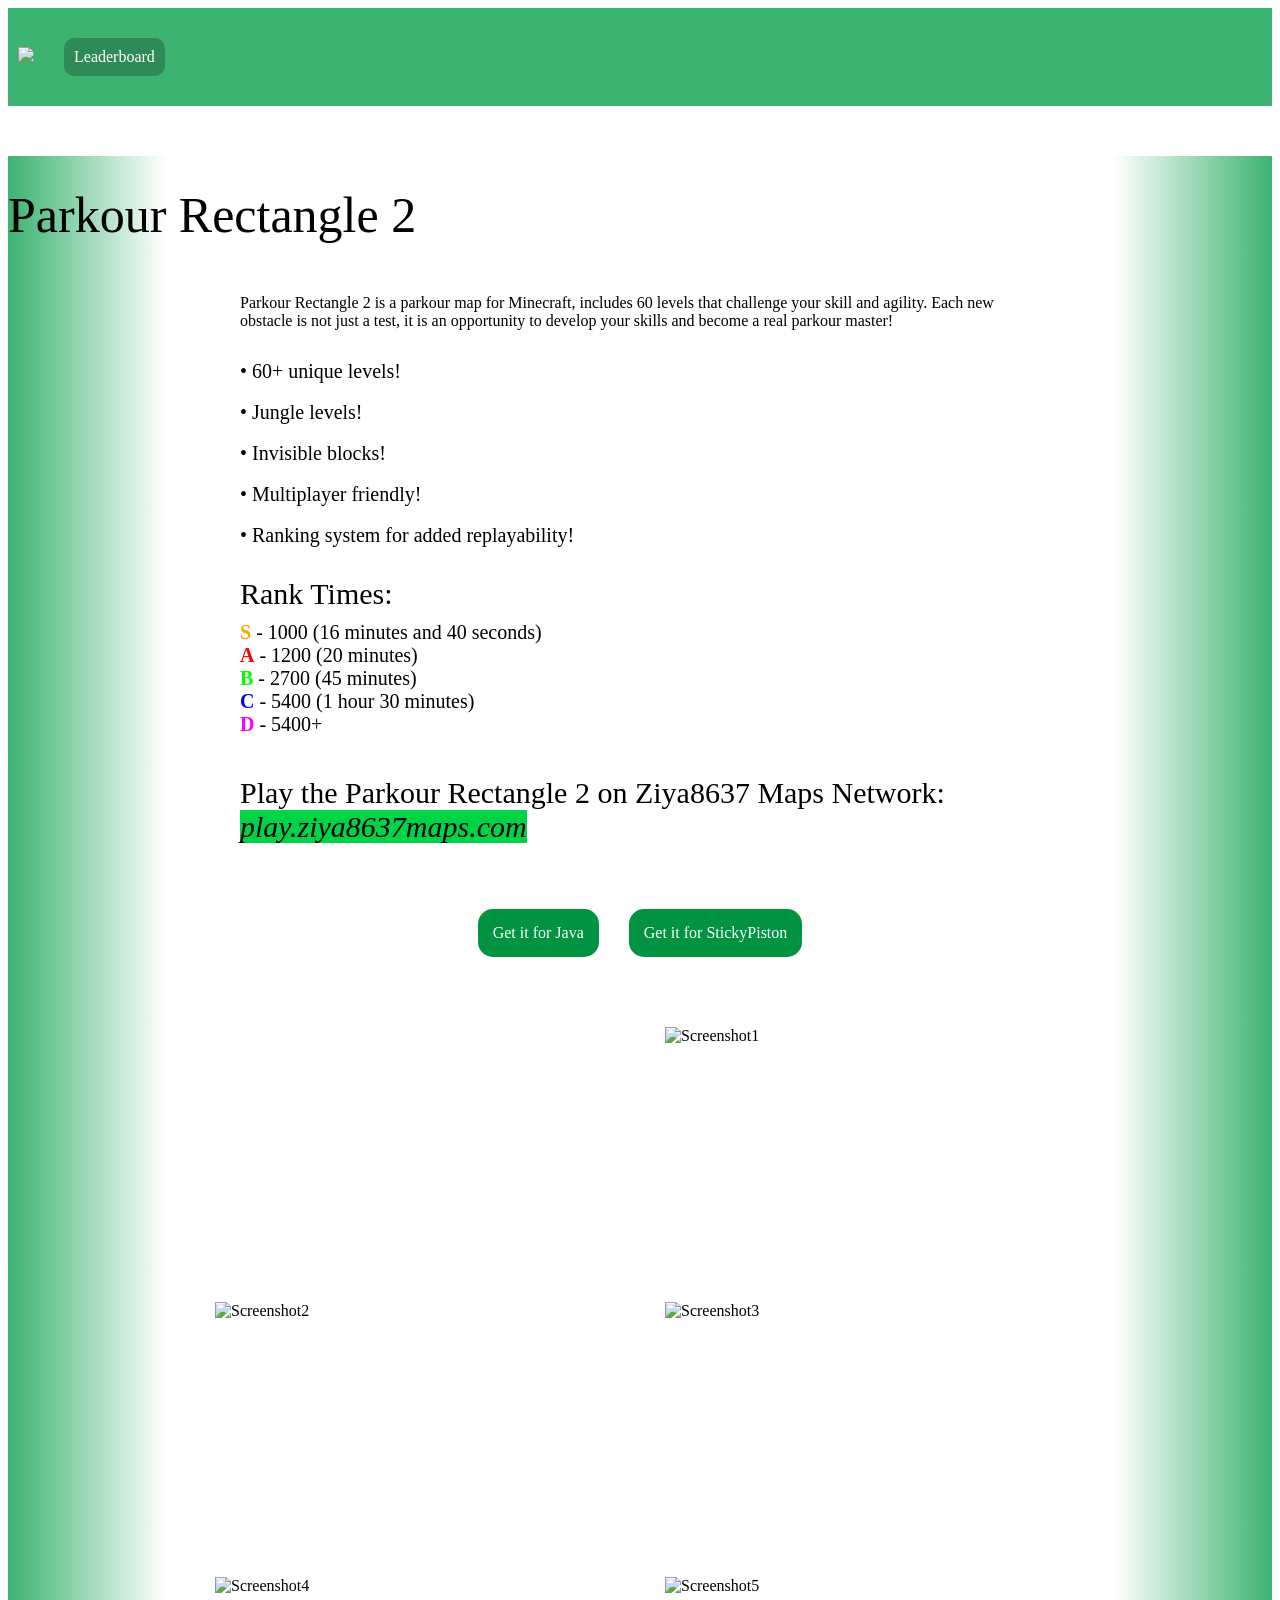
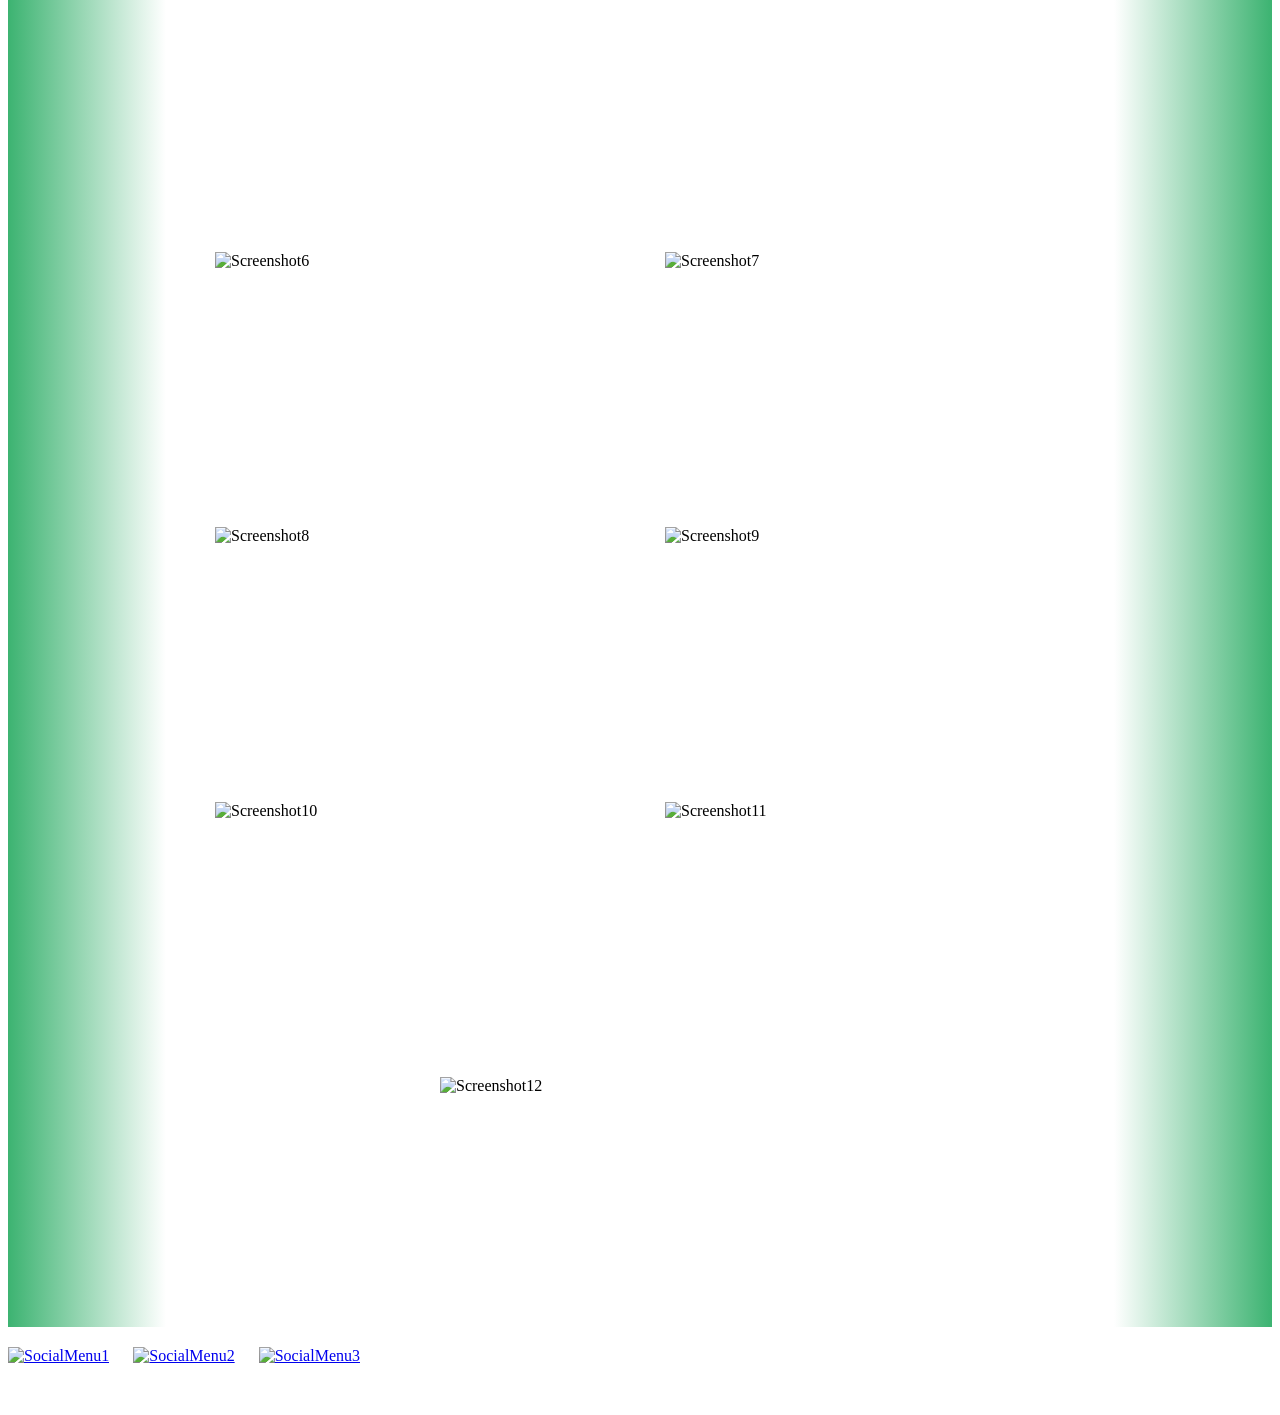
==== commit 2b287180: "Update index.html" ====
--- a/maps/parkour-rectangle-2/index.html
+++ b/maps/parkour-rectangle-2/index.html
@@ -63,7 +63,7 @@
                                                                                                                                                                                                                                                                                                         </div>
                                                                                                                                                                                                                                                                                                         <div class="button_bar">
                                                                                                                                                                                                                                                                                                             <a href="/maps/parkour-rectangle-2/Parkour Rectangle 2.zip" style="margin: 15px !important;" download="Parkour Rectangle 2.zip" class="Buttons1">Get it for Java</a>
-                                                                                                                                                                                                                                                                                                            <a href="/maps/parkour-rectangle-2/Parkour Rectangle 2.mctemplate" style="margin: 15px !important;" download="Parkour Rectangle 2.mctemplate" class="Buttons1">Get it for Bedrock</a>
+                                                                                                                                                                                                                                                                                                            <!-- <a href="/maps/parkour-rectangle-2/Parkour Rectangle 2.mctemplate" style="margin: 15px !important;" download="Parkour Rectangle 2.mctemplate" class="Buttons1">Get it for Bedrock</a> -->
                                                                                                                                                                                                                                                                                                             <a href="https://trial.stickypiston.co/map/parkourrectangle2" style="margin: 15px !important;" class="Buttons1">Get it for StickyPiston</a>
                                                                                                                                                                                                                                                                                                         </div>
                                                                                                                                                                                                                                                                                                         <div class="screenshots">
@@ -88,3 +88,4 @@
         <p class="end">Ziya8637 Maps © 2025 | All rights reserved.</p>
     </body>
 </html>
+
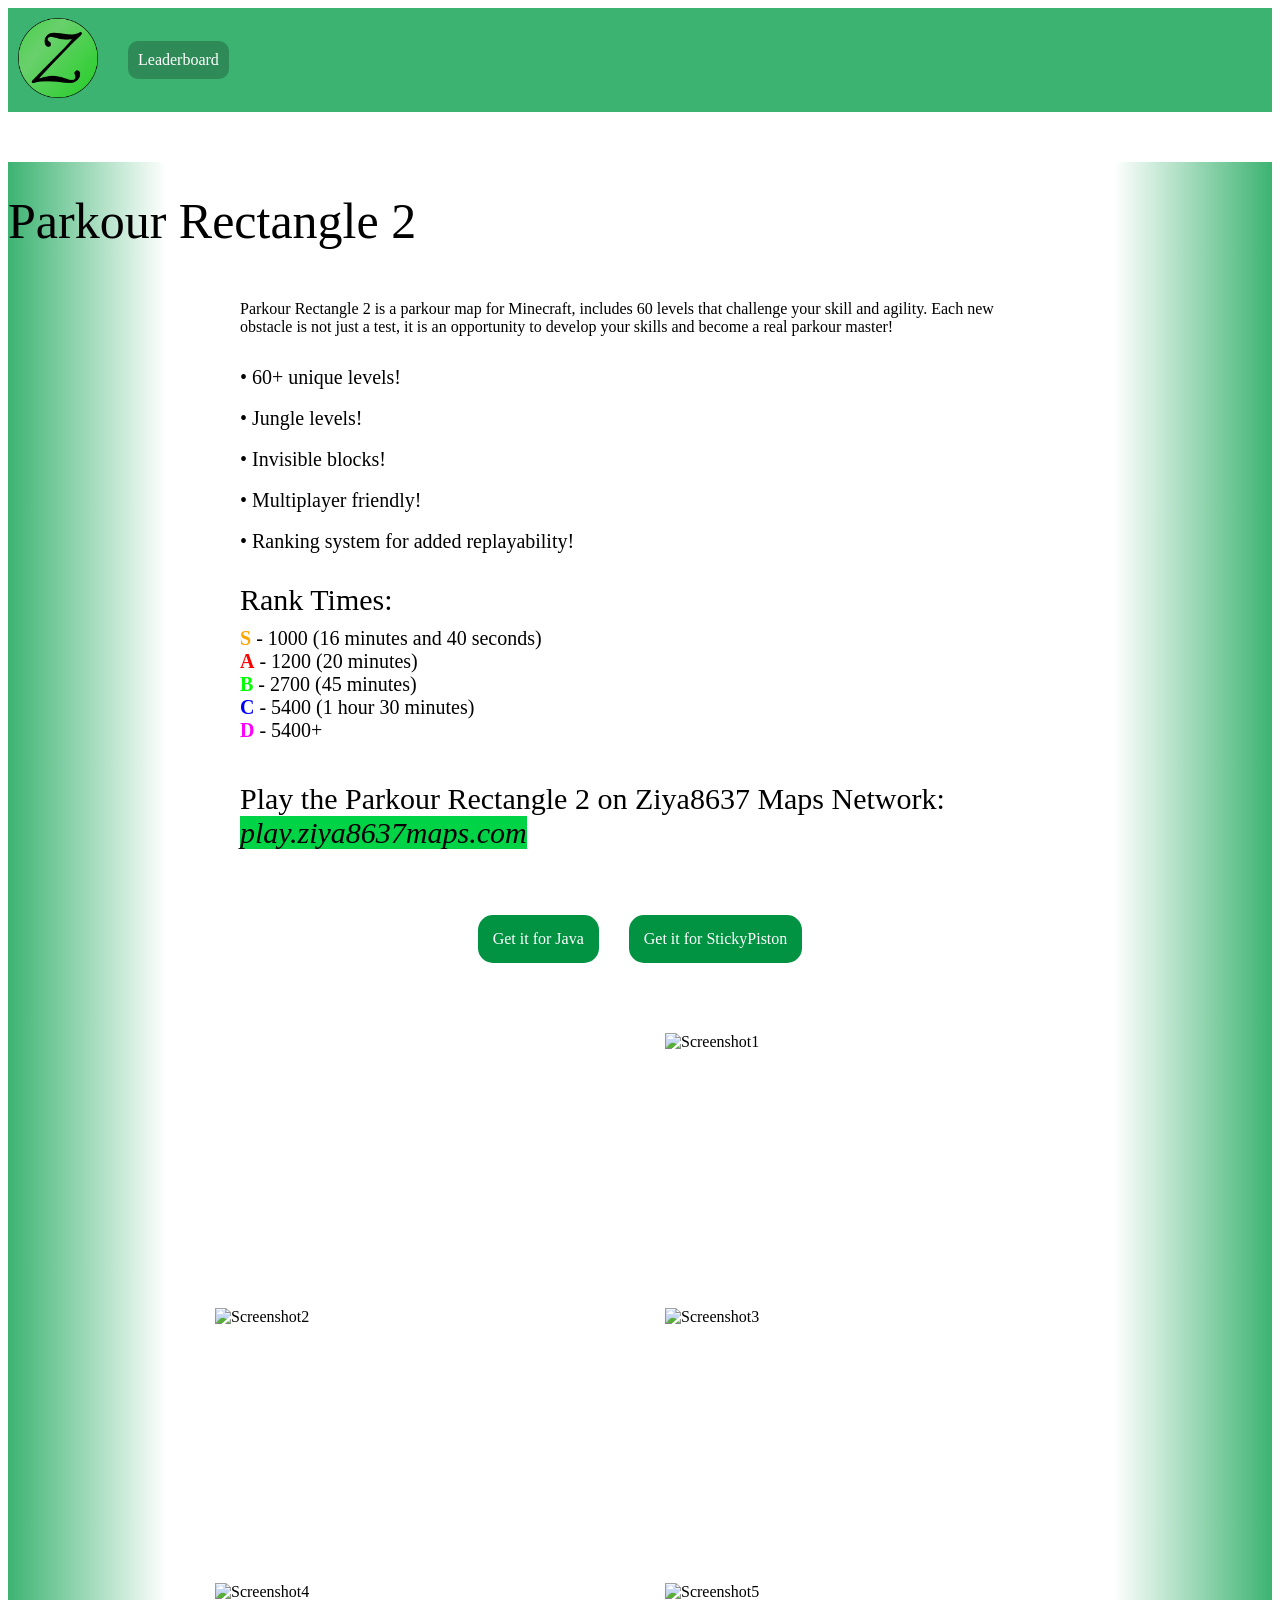
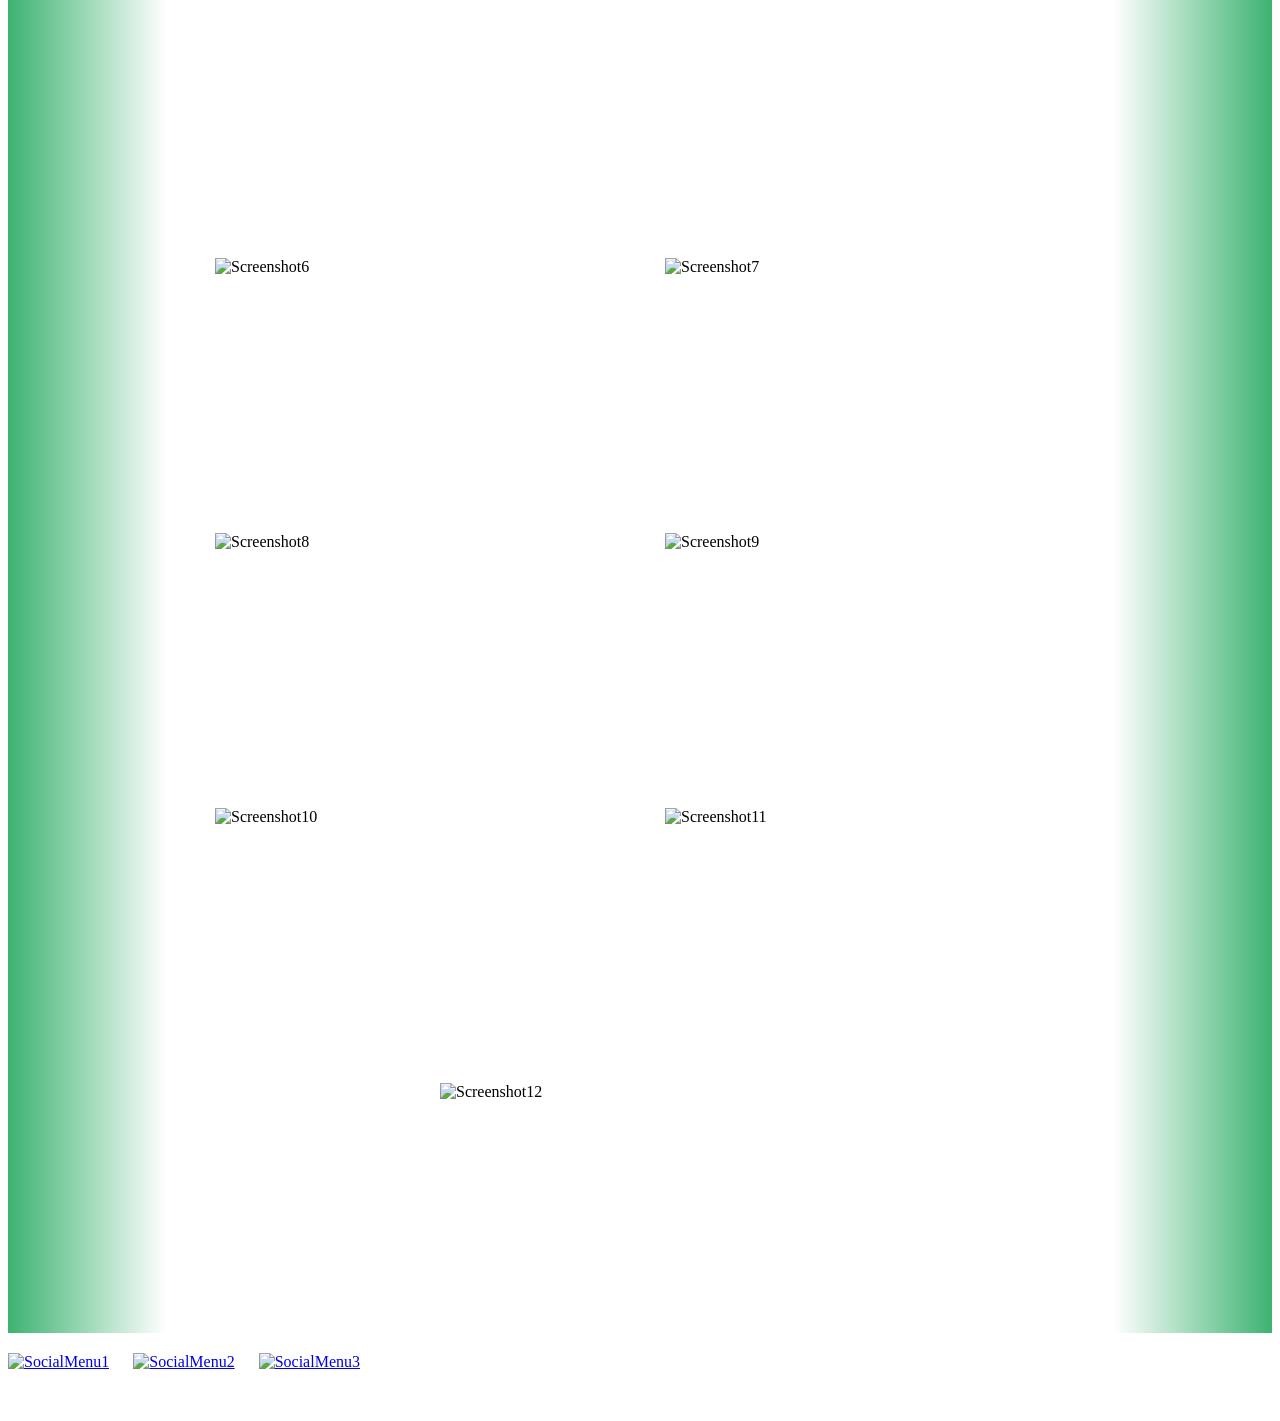
==== commit 66930071: "Update index.html" ====
--- a/maps/parkour-rectangle-2/index.html
+++ b/maps/parkour-rectangle-2/index.html
@@ -17,6 +17,7 @@
         <link rel="icon" type="image/png" sizes="96x96" href="/media/favicon-96x96.png">
         <link rel="icon" type="image/png" sizes="16x16" href="/media/favicon-16x16.png">
         <link rel="manifest" href="/media/manifest.json">
+        <meta name="viewport" content="width=device-width, initial-scale=1.0">
         <meta name="msapplication-TileColor" content="#ffffff">
         <meta name="msapplication-TileImage" content="/media/ms-icon-144x144.png">
         <meta name="theme-color" content="#ffffff">
